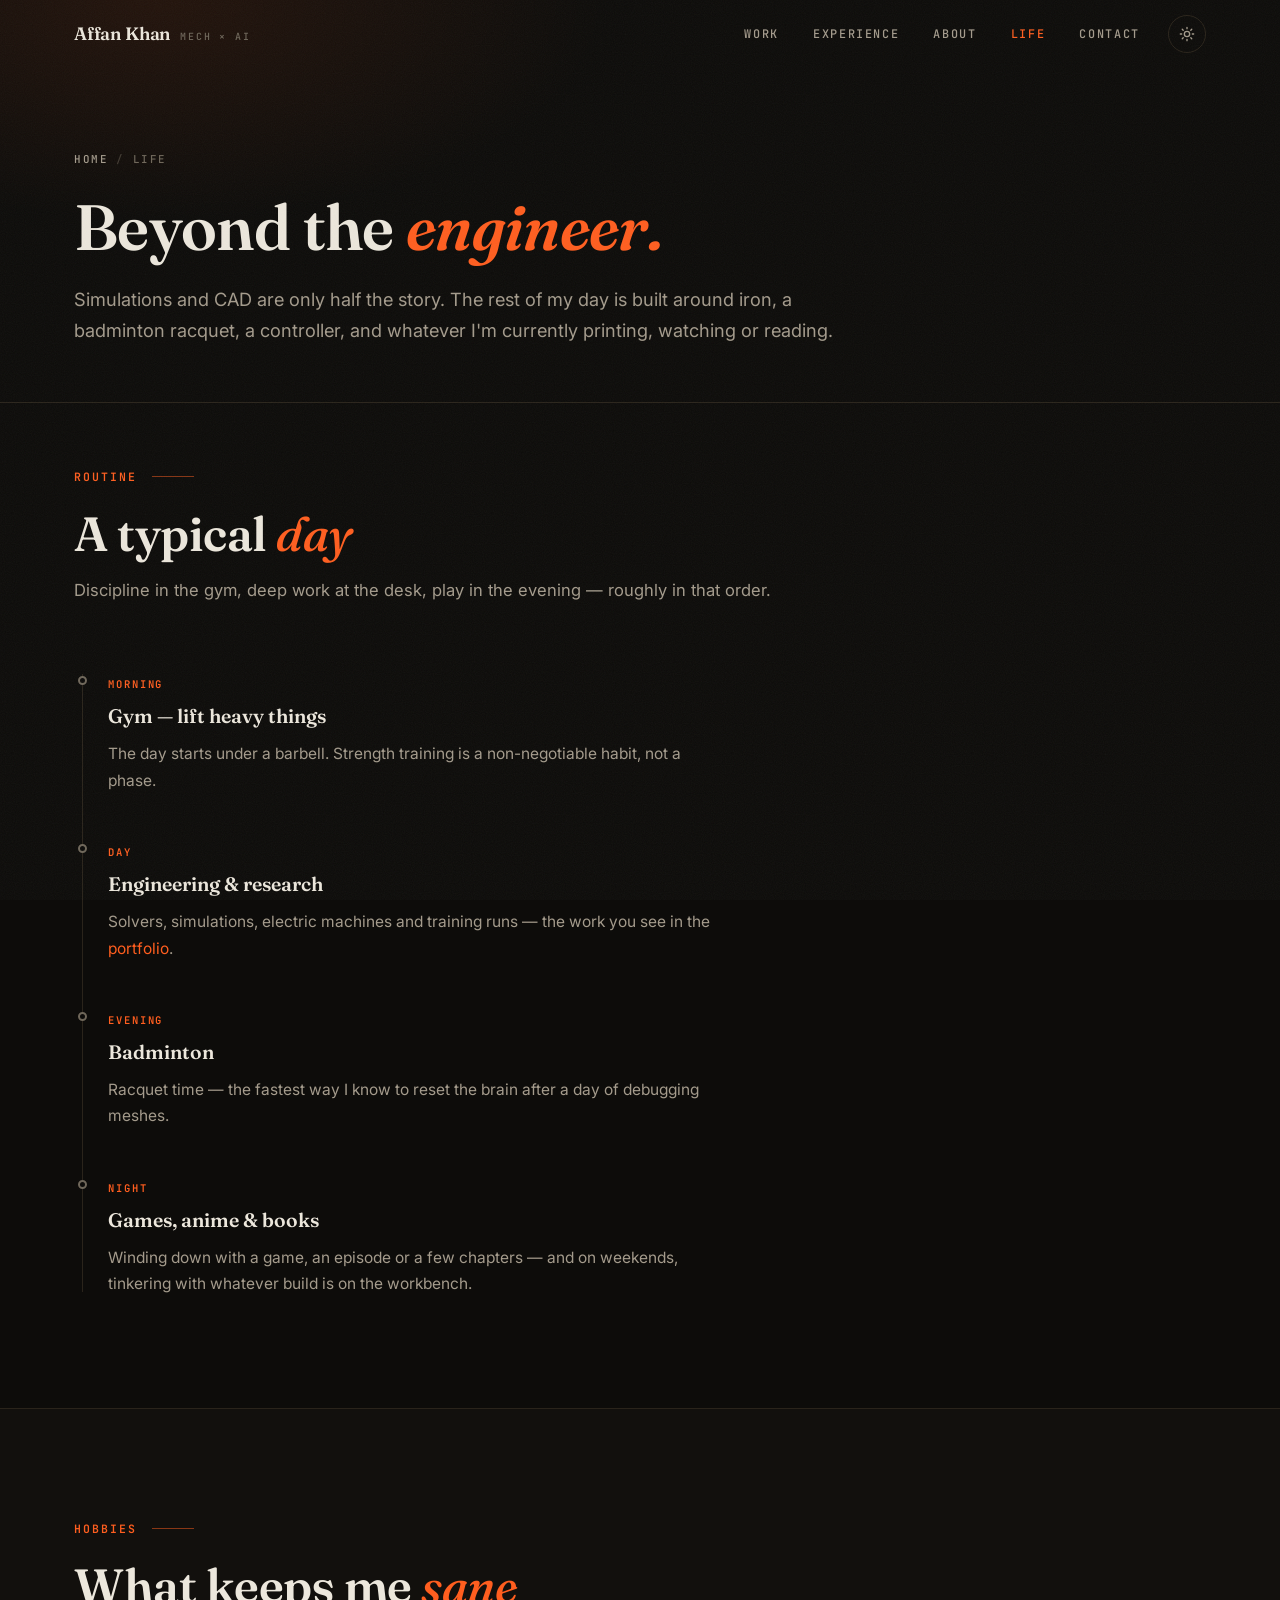
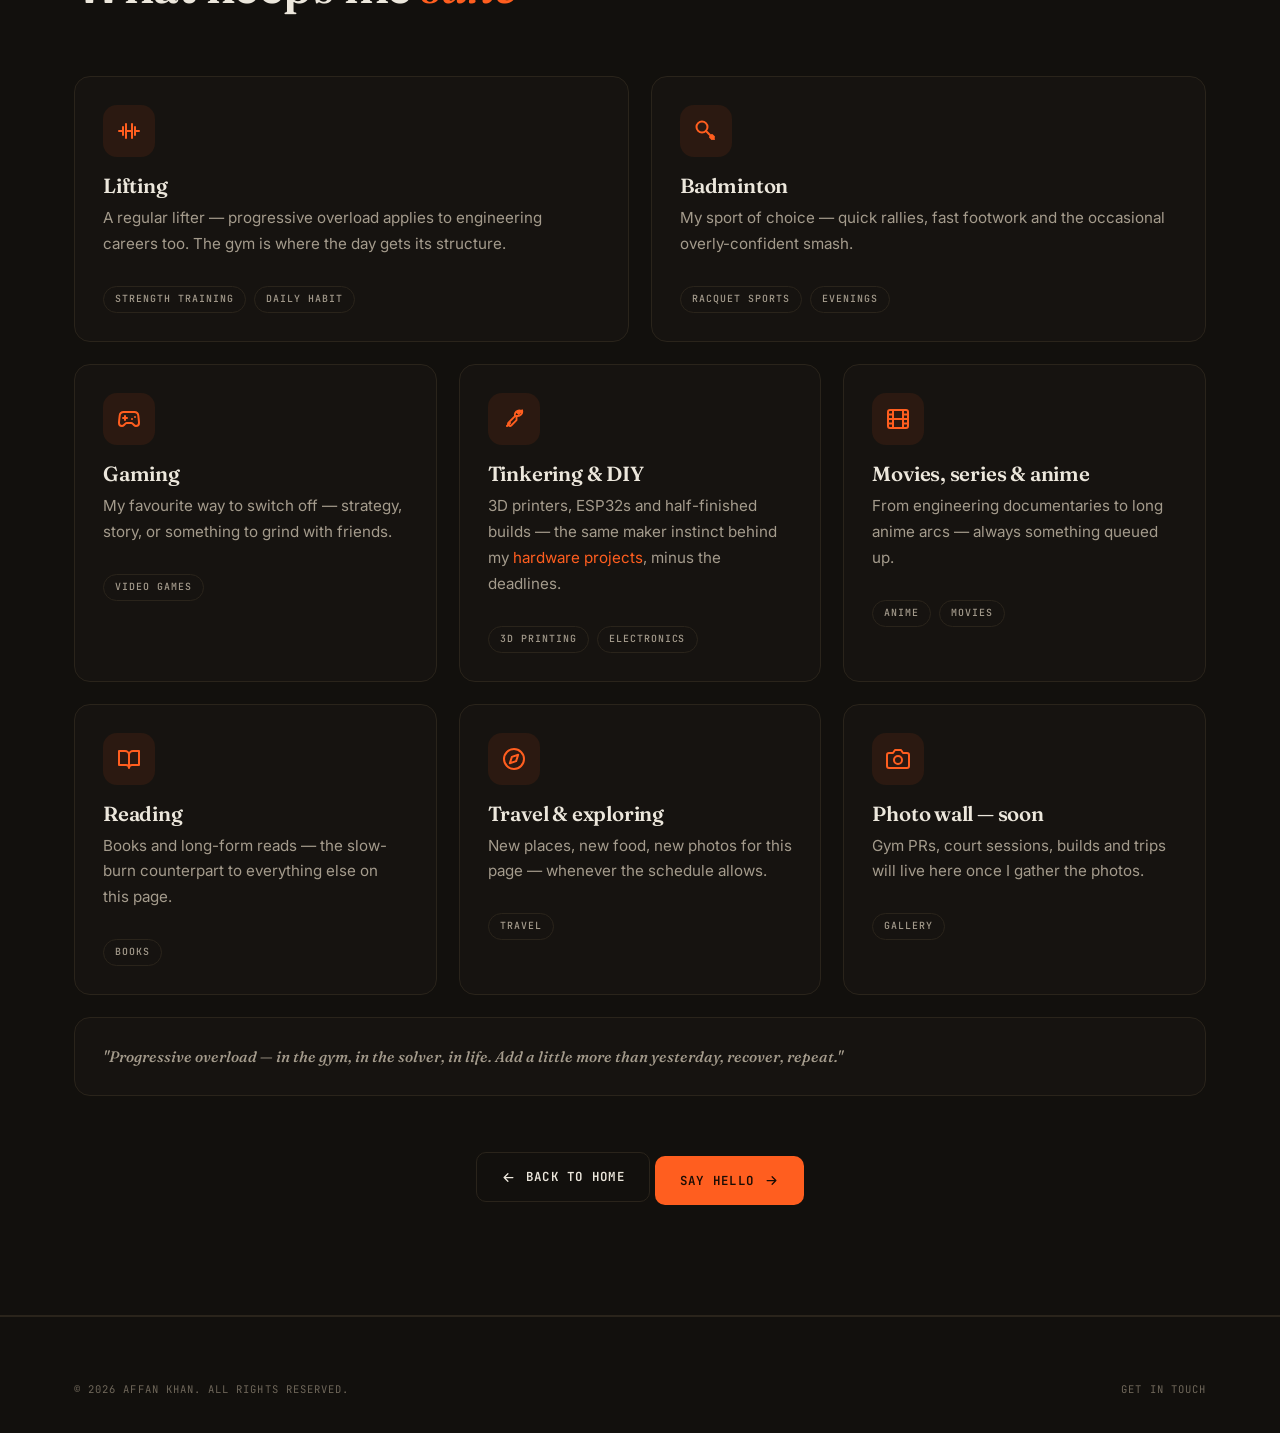
==== life.html @ bf08bf33 "Add files via upload" ====
<!DOCTYPE html>
<html lang="en">

<head>
  <meta charset="utf-8" />
  <meta name="viewport" content="width=device-width, initial-scale=1" />
  <title>Life — Affan Khan</title>
  <meta name="description"
    content="Beyond the engineer — Affan Khan's routine, gym, badminton, gaming, tinkering, anime and travel." />
  <link rel="icon" href="assets/img/logo.png" />
  <script>
    try { document.documentElement.dataset.theme = localStorage.getItem("theme") || "dark"; } catch (e) { }
  </script>
  <link rel="preconnect" href="https://fonts.googleapis.com" />
  <link rel="preconnect" href="https://fonts.gstatic.com" crossorigin />
  <link
    href="https://fonts.googleapis.com/css2?family=Fraunces:ital,opsz,wght@0,9..144,400..700;1,9..144,400..700&family=Inter:wght@400;500;600&family=JetBrains+Mono:wght@500;600;700&display=swap"
    rel="stylesheet" />
  <link rel="stylesheet" href="assets/css/style.css" />
</head>

<body>

  <header class="site-header">
    <div class="container nav">
      <a href="index.html" class="brand">Affan Khan <small>Mech × AI</small></a>
      <button class="nav-toggle" aria-label="Toggle menu" aria-expanded="false"><span></span></button>
      <ul class="nav-links">
        <li><a href="work.html">Work</a></li>
        <li><a href="index.html#experience">Experience</a></li>
        <li><a href="index.html#about">About</a></li>
        <li><a href="life.html" class="active">Life</a></li>
        <li><a href="index.html#contact">Contact</a></li>
        <li>
          <button class="theme-toggle" aria-label="Toggle light/dark theme">
            <svg class="icon icon-sun" viewBox="0 0 24 24"><circle cx="12" cy="12" r="4"/><path d="M12 2v2M12 20v2M4.9 4.9l1.4 1.4M17.7 17.7l1.4 1.4M2 12h2M20 12h2M4.9 19.1l1.4-1.4M17.7 6.3l1.4-1.4"/></svg>
            <svg class="icon icon-moon" viewBox="0 0 24 24"><path d="M21 12.8A9 9 0 1 1 11.2 3a7 7 0 0 0 9.8 9.8z"/></svg>
          </button>
        </li>
      </ul>
    </div>
  </header>

  <main>
    <!-- ============================ INTRO ============================ -->
    <section class="study-hero">
      <div class="container">
        <div class="breadcrumb"><a href="index.html">Home</a><span class="sep">/</span>Life</div>
        <h1>Beyond the <span style="font-style:italic;color:var(--accent);">engineer.</span></h1>
        <p class="study-lead">
          Simulations and CAD are only half the story. The rest of my day is built around iron, a
          badminton racquet, a controller, and whatever I'm currently printing, watching or reading.
        </p>
      </div>
    </section>

    <!-- ============================ ROUTINE ============================ -->
    <section class="section" style="padding-top:64px;">
      <div class="container">
        <div class="section-head reveal">
          <span class="eyebrow">Routine</span>
          <h2>A typical <span class="it">day</span></h2>
          <p>Discipline in the gym, deep work at the desk, play in the evening — roughly in that order.</p>
        </div>

        <div class="timeline reveal">
          <div class="tl-item">
            <span class="tl-time">Morning</span>
            <div class="tl-head"><span class="tl-role">Gym — lift heavy things</span></div>
            <p>The day starts under a barbell. Strength training is a non-negotiable habit, not a phase.</p>
          </div>
          <div class="tl-item">
            <span class="tl-time">Day</span>
            <div class="tl-head"><span class="tl-role">Engineering &amp; research</span></div>
            <p>Solvers, simulations, electric machines and training runs — the work you see in the
              <a href="work.html" style="color:var(--accent);">portfolio</a>.</p>
          </div>
          <div class="tl-item">
            <span class="tl-time">Evening</span>
            <div class="tl-head"><span class="tl-role">Badminton</span></div>
            <p>Racquet time — the fastest way I know to reset the brain after a day of debugging meshes.</p>
          </div>
          <div class="tl-item">
            <span class="tl-time">Night</span>
            <div class="tl-head"><span class="tl-role">Games, anime &amp; books</span></div>
            <p>Winding down with a game, an episode or a few chapters — and on weekends, tinkering with
              whatever build is on the workbench.</p>
          </div>
        </div>
      </div>
    </section>

    <!-- ============================ HOBBIES ============================ -->
    <section class="section section--tint">
      <div class="container">
        <div class="section-head reveal">
          <span class="eyebrow">Hobbies</span>
          <h2>What keeps me <span class="it">sane</span></h2>
        </div>

        <div class="bento">

          <article class="card b-3 reveal">
            <div class="hobby-ico">
              <svg class="icon" viewBox="0 0 24 24"><path d="M2 12h3M19 12h3M6 8v8M18 8v8M9 5v14M15 5v14M9 12h6"/></svg>
            </div>
            <h3>Lifting</h3>
            <p>A regular lifter — progressive overload applies to engineering careers too. The gym is
              where the day gets its structure.</p>
            <div class="tags"><span class="tag">Strength training</span><span class="tag">Daily habit</span></div>
          </article>

          <article class="card b-3 reveal">
            <div class="hobby-ico">
              <svg class="icon" viewBox="0 0 24 24"><circle cx="8" cy="8" r="5.5"/><path d="M12 12l8 8M18 16l2 2-2 2-2-2"/></svg>
            </div>
            <h3>Badminton</h3>
            <p>My sport of choice — quick rallies, fast footwork and the occasional overly-confident
              smash.</p>
            <div class="tags"><span class="tag">Racquet sports</span><span class="tag">Evenings</span></div>
          </article>

          <article class="card b-2 reveal">
            <div class="hobby-ico">
              <svg class="icon" viewBox="0 0 24 24"><path d="M6 11h4M8 9v4M15 12h.01M18 10h.01M17.3 5H6.7a4 4 0 0 0-4 3.6C2.6 9.4 2 14.5 2 16a3 3 0 0 0 3 3c1 0 1.5-.5 2-1l1.4-1.4a2 2 0 0 1 1.4-.6h4.4a2 2 0 0 1 1.4.6L17 18c.5.5 1 1 2 1a3 3 0 0 0 3-3c0-1.5-.6-6.6-.7-7.4a4 4 0 0 0-4-3.6z"/></svg>
            </div>
            <h3>Gaming</h3>
            <p>My favourite way to switch off — strategy, story, or something to grind with friends.</p>
            <div class="tags"><span class="tag">Video games</span></div>
          </article>

          <article class="card b-2 reveal">
            <div class="hobby-ico">
              <svg class="icon" viewBox="0 0 24 24"><path d="M14.7 6.3a4.8 4.8 0 0 0 6-6 l-3.76 3.76-1.6-1.6L19.1.7a4.8 4.8 0 0 0-6 6L6.2 13.6a2.12 2.12 0 1 0 3 3l5.5-5.5z" transform="translate(1 3) scale(.92)"/><path d="M5 19l3-3"/></svg>
            </div>
            <h3>Tinkering &amp; DIY</h3>
            <p>3D printers, ESP32s and half-finished builds — the same maker instinct behind my
              <a href="project-maker.html" style="color:var(--accent);">hardware projects</a>, minus the
              deadlines.</p>
            <div class="tags"><span class="tag">3D printing</span><span class="tag">Electronics</span></div>
          </article>

          <article class="card b-2 reveal">
            <div class="hobby-ico">
              <svg class="icon" viewBox="0 0 24 24"><rect x="2" y="3" width="20" height="18" rx="2"/><path d="M7 3v18M17 3v18M2 12h20M2 7.5h5M2 16.5h5M17 7.5h5M17 16.5h5"/></svg>
            </div>
            <h3>Movies, series &amp; anime</h3>
            <p>From engineering documentaries to long anime arcs — always something queued up.</p>
            <div class="tags"><span class="tag">Anime</span><span class="tag">Movies</span></div>
          </article>

          <article class="card b-2 reveal">
            <div class="hobby-ico">
              <svg class="icon" viewBox="0 0 24 24"><path d="M2 4h6a4 4 0 0 1 4 4v13a3 3 0 0 0-3-3H2zM22 4h-6a4 4 0 0 0-4 4v13a3 3 0 0 1 3-3h7z"/></svg>
            </div>
            <h3>Reading</h3>
            <p>Books and long-form reads — the slow-burn counterpart to everything else on this page.</p>
            <div class="tags"><span class="tag">Books</span></div>
          </article>

          <article class="card b-2 reveal">
            <div class="hobby-ico">
              <svg class="icon" viewBox="0 0 24 24"><circle cx="12" cy="12" r="10"/><path d="M16.2 7.8l-2.1 6.3-6.3 2.1 2.1-6.3z"/></svg>
            </div>
            <h3>Travel &amp; exploring</h3>
            <p>New places, new food, new photos for this page — whenever the schedule allows.</p>
            <div class="tags"><span class="tag">Travel</span></div>
          </article>

          <article class="card b-2 reveal">
            <div class="hobby-ico">
              <svg class="icon" viewBox="0 0 24 24"><path d="M23 19a2 2 0 0 1-2 2H3a2 2 0 0 1-2-2V8a2 2 0 0 1 2-2h4l2-3h6l2 3h4a2 2 0 0 1 2 2z"/><circle cx="12" cy="13" r="4"/></svg>
            </div>
            <h3>Photo wall — soon</h3>
            <p>Gym PRs, court sessions, builds and trips will live here once I gather the photos.</p>
            <div class="tags"><span class="tag">Gallery</span></div>
          </article>

          <article class="card b-6 reveal" style="background:var(--surface);">
            <p class="life-quote">
              "Progressive overload — in the gym, in the solver, in life. Add a little more than
              yesterday, recover, repeat."
            </p>
          </article>

        </div>

        <div class="center mt-lg reveal">
          <a href="index.html" class="btn btn-ghost">
            <svg class="icon" viewBox="0 0 24 24"><path d="M19 12H5M11 6l-6 6 6 6"/></svg> Back to home</a>
          <a href="index.html#contact" class="btn btn-primary">Say hello
            <svg class="icon" viewBox="0 0 24 24"><path d="M5 12h14M13 6l6 6-6 6"/></svg></a>
        </div>
      </div>
    </section>
  </main>

  <footer class="site-footer">
    <div class="container">
      <div class="footer-bottom" style="border:0;padding-top:0;">
        <span>© <span data-year></span> Affan Khan. All rights reserved.</span>
        <span><a href="index.html#contact">Get in touch</a></span>
      </div>
    </div>
  </footer>

  <script src="assets/js/main.js"></script>
</body>

</html>
---- assets/css/style.css ----
/* =====================================================================
   AFFAN KHAN — personal site
   v4 "Field" · editorial engineering
   dark-first · warm charcoal + molten orange · Fraunces / Inter / JB Mono
   ===================================================================== */

/* ------------------------------------------------------------------ */
/*  Tokens                                                             */
/* ------------------------------------------------------------------ */
:root {
  /* ink & paper (dark default) */
  --bg: #0d0c0a;
  --bg-2: #12100d;
  --surface: #161310;
  --surface-2: #1d1915;
  --border: #2a241b;
  --line: rgba(214, 202, 178, .08);

  --text: #ece7dc;
  --muted: #a49b8c;
  --faint: #6f675a;

  /* molten accent */
  --accent: #ff5e1f;
  --accent-strong: #ff7f47;
  --accent-soft: rgba(255, 94, 31, .09);
  --accent-ink: #1a0c04;
  --glow: rgba(255, 94, 31, .22);

  /* type */
  --serif: "Fraunces", "Georgia", serif;
  --sans: "Inter", system-ui, -apple-system, sans-serif;
  --mono: "JetBrains Mono", "Consolas", monospace;

  /* shape */
  --r-sm: 10px;
  --r-md: 16px;
  --r-lg: 24px;

  --container: 1180px;
  --pad: 24px;

  --shadow-1: 0 2px 8px rgba(0, 0, 0, .25);
  --shadow-2: 0 18px 50px -18px rgba(0, 0, 0, .55);

  --grain-opacity: .05;
  color-scheme: dark;
}

[data-theme="light"] {
  --bg: #f5f2eb;
  --bg-2: #eeeae1;
  --surface: #fbf9f4;
  --surface-2: #ffffff;
  --border: #ddd5c6;
  --line: rgba(92, 80, 58, .09);

  --text: #1c1712;
  --muted: #6d6355;
  --faint: #9a9180;

  --accent: #c94408;
  --accent-strong: #a83804;
  --accent-soft: rgba(201, 68, 8, .08);
  --accent-ink: #fff6f0;
  --glow: rgba(201, 68, 8, .16);

  --shadow-1: 0 2px 8px rgba(60, 45, 20, .08);
  --shadow-2: 0 18px 50px -18px rgba(60, 45, 20, .22);

  --grain-opacity: .035;
  color-scheme: light;
}

/* ------------------------------------------------------------------ */
/*  Reset & base                                                       */
/* ------------------------------------------------------------------ */
*, *::before, *::after { box-sizing: border-box; }

html {
  scroll-behavior: smooth;
  -webkit-text-size-adjust: 100%;
}

body {
  margin: 0;
  background: var(--bg);
  color: var(--text);
  font-family: var(--sans);
  font-size: 16.5px;
  line-height: 1.7;
  -webkit-font-smoothing: antialiased;
  overflow-x: hidden;
}

/* film grain */
body::after {
  content: "";
  position: fixed;
  inset: 0;
  z-index: 2147483000;
  pointer-events: none;
  opacity: var(--grain-opacity);
  background-image: url("data:image/svg+xml,%3Csvg xmlns='http://www.w3.org/2000/svg' width='240' height='240'%3E%3Cfilter id='n'%3E%3CfeTurbulence type='fractalNoise' baseFrequency='0.9' numOctaves='2' stitchTiles='stitch'/%3E%3C/filter%3E%3Crect width='100%25' height='100%25' filter='url(%23n)'/%3E%3C/svg%3E");
}

img, svg, video { display: block; max-width: 100%; }

a { color: inherit; text-decoration: none; }

h1, h2, h3, h4 {
  font-family: var(--serif);
  font-weight: 600;
  line-height: 1.08;
  margin: 0 0 .5em;
  letter-spacing: -.01em;
  text-wrap: balance;
}

p { margin: 0 0 1em; }
p:last-child { margin-bottom: 0; }

strong { color: var(--text); font-weight: 600; }
em { font-family: var(--serif); font-style: italic; }

::selection { background: var(--accent); color: var(--accent-ink); }

:focus-visible {
  outline: 2px solid var(--accent);
  outline-offset: 3px;
  border-radius: 4px;
}

/* thin warm scrollbar */
::-webkit-scrollbar { width: 10px; height: 10px; }
::-webkit-scrollbar-track { background: var(--bg); }
::-webkit-scrollbar-thumb { background: var(--border); border-radius: 99px; }
::-webkit-scrollbar-thumb:hover { background: var(--faint); }

.container {
  max-width: var(--container);
  margin-inline: auto;
  padding-inline: var(--pad);
}

/* ------------------------------------------------------------------ */
/*  Utility                                                            */
/* ------------------------------------------------------------------ */
.mono {
  font-family: var(--mono);
  font-size: .72rem;
  font-weight: 500;
  letter-spacing: .16em;
  text-transform: uppercase;
}

.eyebrow {
  display: flex;
  align-items: center;
  gap: 14px;
  font-family: var(--mono);
  font-size: .72rem;
  font-weight: 600;
  letter-spacing: .18em;
  text-transform: uppercase;
  color: var(--accent);
  margin-bottom: 22px;
}
.eyebrow::after {
  content: "";
  flex: 0 0 42px;
  height: 1px;
  background: var(--accent);
  opacity: .5;
}

.accent { color: var(--accent); }

.center { text-align: center; }
.mt-lg { margin-top: 56px; }

/* reveal on scroll */
.reveal {
  opacity: 0;
  transform: translateY(26px);
  transition: opacity .8s cubic-bezier(.16, 1, .3, 1), transform .8s cubic-bezier(.16, 1, .3, 1);
  transition-delay: var(--d, 0s);
}
.reveal.in { opacity: 1; transform: none; }

@media (prefers-reduced-motion: reduce) {
  html { scroll-behavior: auto; }
  .reveal { opacity: 1; transform: none; transition: none; }
  .ticker-track { animation: none !important; }
  * { animation-duration: .01ms !important; }
}

/* ------------------------------------------------------------------ */
/*  Buttons                                                            */
/* ------------------------------------------------------------------ */
.btn {
  display: inline-flex;
  align-items: center;
  gap: 10px;
  padding: 13px 24px;
  border-radius: var(--r-sm);
  border: 1px solid transparent;
  font-family: var(--mono);
  font-size: .78rem;
  font-weight: 600;
  letter-spacing: .1em;
  text-transform: uppercase;
  cursor: pointer;
  transition: transform .25s ease, box-shadow .25s ease, background .25s ease, border-color .25s ease, color .25s ease;
}
.btn .icon { width: 15px; height: 15px; }

.btn-primary {
  background: var(--accent);
  color: var(--accent-ink);
}
.btn-primary:hover {
  background: var(--accent-strong);
  transform: translateY(-2px);
  box-shadow: 0 10px 30px -8px var(--glow);
}

.btn-ghost {
  border-color: var(--border);
  color: var(--text);
  background: transparent;
}
.btn-ghost:hover {
  border-color: var(--accent);
  color: var(--accent);
  transform: translateY(-2px);
}

/* inline text link with arrow */
.tlink {
  display: inline-flex;
  align-items: center;
  gap: 8px;
  font-family: var(--mono);
  font-size: .76rem;
  font-weight: 600;
  letter-spacing: .12em;
  text-transform: uppercase;
  color: var(--accent);
  border-bottom: 1px solid transparent;
  transition: gap .25s ease, border-color .25s ease;
}
.tlink:hover { gap: 13px; border-color: var(--accent); }
.tlink .icon { width: 14px; height: 14px; }

/* generic inline icon sizing */
.icon { width: 18px; height: 18px; stroke: currentColor; fill: none; stroke-width: 2; stroke-linecap: round; stroke-linejoin: round; flex: none; }
.icon--fill { fill: currentColor; stroke: none; }

/* ------------------------------------------------------------------ */
/*  Header / nav                                                       */
/* ------------------------------------------------------------------ */
.site-header {
  position: fixed;
  top: 0; left: 0; right: 0;
  z-index: 100;
  transition: background .3s ease, border-color .3s ease;
  border-bottom: 1px solid transparent;
}
.site-header.scrolled {
  background: color-mix(in srgb, var(--bg) 82%, transparent);
  backdrop-filter: blur(14px);
  -webkit-backdrop-filter: blur(14px);
  border-bottom-color: var(--border);
}

.nav {
  display: flex;
  align-items: center;
  justify-content: space-between;
  height: 68px;
}

.brand {
  display: flex;
  align-items: baseline;
  gap: 10px;
  font-family: var(--serif);
  font-weight: 600;
  font-size: 1.12rem;
  letter-spacing: -.01em;
}
.brand small {
  font-family: var(--mono);
  font-size: .62rem;
  font-weight: 500;
  letter-spacing: .18em;
  text-transform: uppercase;
  color: var(--faint);
}
@media (max-width: 560px) { .brand small { display: none; } }

.nav-links {
  display: flex;
  align-items: center;
  gap: 6px;
  list-style: none;
  margin: 0;
  padding: 0;
}
.nav-links a {
  display: block;
  padding: 8px 14px;
  border-radius: 8px;
  font-family: var(--mono);
  font-size: .74rem;
  font-weight: 500;
  letter-spacing: .14em;
  text-transform: uppercase;
  color: var(--muted);
  transition: color .2s ease, background .2s ease;
}
.nav-links a:hover { color: var(--text); background: var(--accent-soft); }
.nav-links a.active { color: var(--accent); }

.theme-toggle {
  display: grid;
  place-items: center;
  width: 38px;
  height: 38px;
  margin-left: 8px;
  border: 1px solid var(--border);
  border-radius: 50%;
  background: transparent;
  color: var(--muted);
  cursor: pointer;
  transition: color .2s ease, border-color .2s ease, transform .3s ease;
}
.theme-toggle:hover { color: var(--accent); border-color: var(--accent); transform: rotate(25deg); }
.theme-toggle .icon { width: 16px; height: 16px; }
.theme-toggle .icon-moon { display: none; }
[data-theme="light"] .theme-toggle .icon-sun { display: none; }
[data-theme="light"] .theme-toggle .icon-moon { display: block; }

/* mobile nav */
.nav-toggle {
  display: none;
  width: 42px;
  height: 42px;
  border: 1px solid var(--border);
  border-radius: var(--r-sm);
  background: transparent;
  cursor: pointer;
  position: relative;
  z-index: 120;
}
.nav-toggle span,
.nav-toggle span::before,
.nav-toggle span::after {
  content: "";
  position: absolute;
  left: 11px;
  width: 18px;
  height: 2px;
  border-radius: 2px;
  background: var(--text);
  transition: transform .3s ease, opacity .3s ease, top .3s ease;
}
.nav-toggle span { top: 20px; }
.nav-toggle span::before { left: 0; top: -6px; }
.nav-toggle span::after { left: 0; top: 6px; }
body.nav-open .nav-toggle span { background: transparent; }
body.nav-open .nav-toggle span::before { top: 0; transform: rotate(45deg); }
body.nav-open .nav-toggle span::after { top: 0; transform: rotate(-45deg); }

@media (max-width: 820px) {
  .nav-toggle { display: block; }
  .nav-links {
    position: fixed;
    inset: 0;
    z-index: 110;
    flex-direction: column;
    justify-content: center;
    gap: 10px;
    background: color-mix(in srgb, var(--bg) 94%, transparent);
    backdrop-filter: blur(18px);
    -webkit-backdrop-filter: blur(18px);
    opacity: 0;
    pointer-events: none;
    transition: opacity .3s ease;
  }
  body.nav-open .nav-links { opacity: 1; pointer-events: auto; }
  .nav-links a { font-size: 1rem; padding: 12px 22px; }
  body.nav-open { overflow: hidden; }
}

/* scroll progress */
.progress-bar {
  position: fixed;
  top: 0; left: 0;
  height: 2px;
  width: 0;
  background: var(--accent);
  z-index: 130;
}

/* ------------------------------------------------------------------ */
/*  Hero                                                               */
/* ------------------------------------------------------------------ */
.hero {
  position: relative;
  min-height: 100svh;
  display: flex;
  align-items: center;
  padding: 130px 0 70px;
  overflow: hidden;
  isolation: isolate;
}

/* particle field canvas */
#field {
  position: absolute;
  inset: 0;
  z-index: -2;
  -webkit-mask-image: linear-gradient(to bottom, #000 62%, transparent 98%);
  mask-image: linear-gradient(to bottom, #000 62%, transparent 98%);
}

/* corner registration marks */
.hero .marks {
  position: absolute;
  inset: 96px 28px 28px;
  z-index: -1;
  pointer-events: none;
  color: var(--faint);
  opacity: .55;
}
.hero .marks i {
  position: absolute;
  width: 14px;
  height: 14px;
  font-style: normal;
}
.hero .marks i::before,
.hero .marks i::after {
  content: "";
  position: absolute;
  background: currentColor;
}
.hero .marks i::before { left: 50%; top: 0; width: 1px; height: 100%; }
.hero .marks i::after { top: 50%; left: 0; height: 1px; width: 100%; }
.hero .marks i:nth-child(1) { top: 0; left: 0; }
.hero .marks i:nth-child(2) { top: 0; right: 0; }
.hero .marks i:nth-child(3) { bottom: 0; left: 0; }
.hero .marks i:nth-child(4) { bottom: 0; right: 0; }

.hero-grid {
  display: grid;
  grid-template-columns: minmax(0, 1.35fr) minmax(0, .8fr);
  gap: 60px;
  align-items: center;
  width: 100%;
}

.hero-kicker {
  display: inline-flex;
  align-items: center;
  gap: 10px;
  font-family: var(--mono);
  font-size: .72rem;
  font-weight: 600;
  letter-spacing: .18em;
  text-transform: uppercase;
  color: var(--muted);
  margin-bottom: 26px;
}
.hero-kicker .dot {
  width: 8px; height: 8px;
  border-radius: 50%;
  background: var(--accent);
  box-shadow: 0 0 0 4px var(--accent-soft);
  animation: pulse 2.4s infinite;
}
@keyframes pulse {
  0%, 100% { box-shadow: 0 0 0 3px var(--accent-soft); }
  50% { box-shadow: 0 0 0 7px transparent; }
}

.hero h1 {
  font-size: clamp(2.9rem, 7.2vw, 5.9rem);
  font-weight: 600;
  line-height: 1.02;
  margin-bottom: 28px;
}
.hero h1 .it {
  font-style: italic;
  font-weight: 500;
  color: var(--accent);
}

.hero-sub {
  max-width: 560px;
  font-size: 1.11rem;
  color: var(--muted);
  margin-bottom: 36px;
}
.hero-sub strong { color: var(--text); }

.hero-actions {
  display: flex;
  flex-wrap: wrap;
  gap: 14px;
  margin-bottom: 54px;
}

.hero-stats {
  display: flex;
  gap: 48px;
  border-top: 1px solid var(--border);
  padding-top: 26px;
  max-width: 560px;
}
.stat .num {
  font-family: var(--serif);
  font-size: 2rem;
  font-weight: 600;
  color: var(--text);
}
.stat .num sup { font-size: .55em; color: var(--accent); }
.stat .lbl {
  font-family: var(--mono);
  font-size: .66rem;
  font-weight: 500;
  letter-spacing: .14em;
  text-transform: uppercase;
  color: var(--faint);
  margin-top: 4px;
}

/* portrait */
.hero-photo {
  position: relative;
  justify-self: end;
  width: min(360px, 100%);
}
.hero-photo .frame {
  position: relative;
  border-radius: var(--r-md);
  overflow: hidden;
  border: 1px solid var(--border);
  box-shadow: var(--shadow-2);
  transform: rotate(1.6deg);
  transition: transform .5s cubic-bezier(.16, 1, .3, 1);
}
.hero-photo:hover .frame { transform: rotate(0deg) scale(1.015); }
.hero-photo img {
  width: 100%;
  aspect-ratio: 4 / 5;
  object-fit: cover;
  object-position: center 20%;
}
.hero-photo figcaption {
  margin-top: 12px;
  font-family: var(--mono);
  font-size: .66rem;
  letter-spacing: .14em;
  text-transform: uppercase;
  color: var(--faint);
  text-align: right;
}

.scroll-cue {
  position: absolute;
  bottom: 26px;
  left: 50%;
  transform: translateX(-50%);
  color: var(--faint);
  font-family: var(--mono);
  font-size: .62rem;
  letter-spacing: .3em;
  text-transform: uppercase;
  writing-mode: vertical-rl;
  display: flex;
  align-items: center;
  gap: 10px;
}
.scroll-cue::after {
  content: "";
  width: 1px;
  height: 44px;
  background: linear-gradient(var(--faint), transparent);
  animation: cue 2s infinite;
}
@keyframes cue {
  0% { transform: scaleY(0); transform-origin: top; }
  45% { transform: scaleY(1); transform-origin: top; }
  55% { transform: scaleY(1); transform-origin: bottom; }
  100% { transform: scaleY(0); transform-origin: bottom; }
}

@media (max-width: 980px) {
  .hero-grid { grid-template-columns: 1fr; gap: 44px; }
  .hero-photo { justify-self: start; width: min(300px, 82%); }
  .hero { padding-top: 120px; }
}
@media (max-width: 560px) {
  .hero-stats { gap: 28px; flex-wrap: wrap; }
  .scroll-cue { display: none; }
}

/* ------------------------------------------------------------------ */
/*  Ticker                                                             */
/* ------------------------------------------------------------------ */
.ticker {
  border-block: 1px solid var(--border);
  background: var(--bg-2);
  overflow: hidden;
  padding: 15px 0;
}
.ticker-track {
  display: flex;
  gap: 44px;
  width: max-content;
  animation: ticker 36s linear infinite;
}
.ticker span {
  display: flex;
  align-items: center;
  gap: 44px;
  font-family: var(--mono);
  font-size: .74rem;
  font-weight: 500;
  letter-spacing: .22em;
  text-transform: uppercase;
  color: var(--muted);
  white-space: nowrap;
}
.ticker span::after { content: "✦"; color: var(--accent); font-size: .6rem; }
@keyframes ticker { to { transform: translateX(-50%); } }

/* ------------------------------------------------------------------ */
/*  Sections                                                           */
/* ------------------------------------------------------------------ */
.section {
  position: relative;
  padding: 110px 0;
}
.section--tint { background: var(--bg-2); border-block: 1px solid var(--border); }

.section-head { max-width: 720px; margin-bottom: 64px; }
.section-head h2 {
  font-size: clamp(1.9rem, 4vw, 3rem);
  margin-bottom: 16px;
}
.section-head h2 .it { font-style: italic; font-weight: 500; color: var(--accent); }
.section-head p { color: var(--muted); font-size: 1.04rem; }
.section-head.center { margin-inline: auto; text-align: center; }
.section-head.center .eyebrow { justify-content: center; }
.section-head.center .eyebrow::after { display: none; }

/* ghost index number */
.sec-num {
  position: absolute;
  top: 64px;
  right: var(--pad);
  font-family: var(--serif);
  font-size: clamp(4rem, 9vw, 7.5rem);
  font-weight: 600;
  font-style: italic;
  line-height: 1;
  color: transparent;
  -webkit-text-stroke: 1px var(--border);
  pointer-events: none;
  user-select: none;
}

/* ------------------------------------------------------------------ */
/*  Project index (home) — list rows                                   */
/* ------------------------------------------------------------------ */
.works { border-top: 1px solid var(--border); }

.work-row {
  display: grid;
  grid-template-columns: 84px minmax(0, 1fr) 250px 28px;
  gap: 28px;
  align-items: center;
  padding: 30px 18px;
  border-bottom: 1px solid var(--border);
  position: relative;
  transition: background .3s ease;
}
.work-row:hover { background: var(--surface); }

.work-row .idx {
  font-family: var(--mono);
  font-size: .78rem;
  font-weight: 600;
  letter-spacing: .1em;
  color: var(--faint);
  transition: color .3s ease;
}
.work-row:hover .idx { color: var(--accent); }

.work-row h3 {
  font-size: clamp(1.25rem, 2.6vw, 1.85rem);
  margin: 0 0 6px;
  transition: color .3s ease;
}
.work-row:hover h3 { color: var(--accent); }
.work-row .meta {
  font-family: var(--mono);
  font-size: .68rem;
  font-weight: 500;
  letter-spacing: .12em;
  text-transform: uppercase;
  color: var(--muted);
}

.work-row .thumb {
  height: 130px;
  border-radius: var(--r-sm);
  overflow: hidden;
  border: 1px solid var(--border);
  background: var(--surface-2);
}
.work-row .thumb img {
  width: 100%; height: 100%;
  object-fit: cover;
  transition: transform .6s cubic-bezier(.16, 1, .3, 1);
}
.work-row .thumb img.contain { object-fit: contain; padding: 10px; }
.work-row:hover .thumb img { transform: scale(1.06); }

.work-row .go {
  color: var(--faint);
  transition: color .3s ease, transform .3s ease;
}
.work-row:hover .go { color: var(--accent); transform: translate(3px, -3px); }

@media (max-width: 760px) {
  .work-row { grid-template-columns: 1fr; gap: 14px; padding: 24px 6px; }
  .work-row .idx { order: -1; }
  .work-row .thumb { height: 170px; }
  .work-row .go { display: none; }
}

/* ------------------------------------------------------------------ */
/*  Cards (work.html grid, life hobbies)                               */
/* ------------------------------------------------------------------ */
.grid { display: grid; gap: 26px; }
.grid-2 { grid-template-columns: repeat(2, 1fr); }
.grid-3 { grid-template-columns: repeat(3, 1fr); }
@media (max-width: 920px) { .grid-3 { grid-template-columns: repeat(2, 1fr); } }
@media (max-width: 620px) { .grid-2, .grid-3 { grid-template-columns: 1fr; } }

.card {
  display: flex;
  flex-direction: column;
  background: var(--surface);
  border: 1px solid var(--border);
  border-radius: var(--r-md);
  overflow: hidden;
  transition: transform .4s cubic-bezier(.16, 1, .3, 1), border-color .3s ease, box-shadow .4s ease;
}
a.card:hover, a.card:focus-visible {
  transform: translateY(-6px);
  border-color: color-mix(in srgb, var(--accent) 45%, var(--border));
  box-shadow: var(--shadow-2);
}

.card-media {
  aspect-ratio: 16 / 10;
  overflow: hidden;
  background: var(--surface-2);
  border-bottom: 1px solid var(--border);
}
.card-media img {
  width: 100%; height: 100%;
  object-fit: cover;
  transition: transform .6s cubic-bezier(.16, 1, .3, 1);
}
.card-media img.contain { object-fit: contain; padding: 16px; }
a.card:hover .card-media img { transform: scale(1.05); }

.card-body { padding: 24px; display: flex; flex-direction: column; gap: 10px; flex: 1; }
.card-body h3 { font-size: 1.3rem; margin: 0; }
.card-body p { color: var(--muted); font-size: .95rem; margin: 0; flex: 1; }

.tags { display: flex; flex-wrap: wrap; gap: 8px; }
.tag {
  font-family: var(--mono);
  font-size: .62rem;
  font-weight: 500;
  letter-spacing: .1em;
  text-transform: uppercase;
  color: var(--muted);
  border: 1px solid var(--border);
  border-radius: 99px;
  padding: 4px 11px;
  white-space: nowrap;
}

.card-cta {
  display: inline-flex;
  align-items: center;
  gap: 8px;
  margin-top: 6px;
  font-family: var(--mono);
  font-size: .7rem;
  font-weight: 600;
  letter-spacing: .12em;
  text-transform: uppercase;
  color: var(--accent);
}
.card-cta .icon { width: 13px; height: 13px; transition: transform .3s ease; }
a.card:hover .card-cta .icon { transform: translateX(4px); }

/* filter chips */
.filters {
  display: flex;
  flex-wrap: wrap;
  gap: 10px;
  margin-bottom: 44px;
}
.chip {
  font-family: var(--mono);
  font-size: .7rem;
  font-weight: 600;
  letter-spacing: .12em;
  text-transform: uppercase;
  color: var(--muted);
  background: transparent;
  border: 1px solid var(--border);
  border-radius: 99px;
  padding: 9px 18px;
  cursor: pointer;
  transition: all .25s ease;
}
.chip:hover { color: var(--text); border-color: var(--faint); }
.chip.on {
  color: var(--accent-ink);
  background: var(--accent);
  border-color: var(--accent);
}
.card.hide { display: none; }

/* ------------------------------------------------------------------ */
/*  Timeline (experience / routine)                                    */
/* ------------------------------------------------------------------ */
.timeline {
  position: relative;
  max-width: 780px;
  padding-left: 34px;
}
.timeline::before {
  content: "";
  position: absolute;
  left: 8px;
  top: 6px;
  bottom: 6px;
  width: 1px;
  background: var(--border);
}
.tl-item {
  position: relative;
  padding-bottom: 42px;
}
.tl-item:last-child { padding-bottom: 0; }
.tl-item::before {
  content: "";
  position: absolute;
  left: -30px;
  top: 8px;
  width: 9px;
  height: 9px;
  border-radius: 50%;
  background: var(--bg);
  border: 2px solid var(--faint);
  transition: border-color .3s ease, box-shadow .3s ease;
}
.tl-item:hover::before,
.tl-item.now::before { border-color: var(--accent); box-shadow: 0 0 0 4px var(--accent-soft); }

.tl-head {
  display: flex;
  flex-wrap: wrap;
  align-items: baseline;
  column-gap: 14px;
  row-gap: 4px;
  margin-bottom: 8px;
}
.tl-role { font-family: var(--serif); font-size: 1.22rem; font-weight: 600; }
.tl-org { color: var(--muted); font-size: .95rem; }
.tl-date {
  margin-left: auto;
  font-family: var(--mono);
  font-size: .66rem;
  font-weight: 600;
  letter-spacing: .14em;
  color: var(--faint);
}
.tl-item p { color: var(--muted); font-size: .97rem; max-width: 620px; }

.pill-now {
  display: inline-block;
  font-family: var(--mono);
  font-size: .58rem;
  font-weight: 700;
  letter-spacing: .16em;
  color: var(--accent-ink);
  background: var(--accent);
  border-radius: 99px;
  padding: 3px 9px;
  vertical-align: 2px;
}

.tl-time {
  display: inline-block;
  font-family: var(--mono);
  font-size: .66rem;
  font-weight: 600;
  letter-spacing: .18em;
  text-transform: uppercase;
  color: var(--accent);
  margin-bottom: 6px;
}

@media (max-width: 560px) {
  .tl-date { margin-left: 0; width: 100%; }
}

/* ------------------------------------------------------------------ */
/*  About                                                              */
/* ------------------------------------------------------------------ */
.about-lead {
  font-family: var(--serif);
  font-size: clamp(1.35rem, 2.6vw, 1.9rem);
  font-weight: 500;
  line-height: 1.45;
  max-width: 900px;
  margin-bottom: 70px;
}
.about-lead .it { font-style: italic; color: var(--accent); }

.about-row {
  display: grid;
  grid-template-columns: minmax(0, .85fr) minmax(0, 1.15fr);
  gap: 54px;
  align-items: center;
  margin-bottom: 64px;
}
.about-row:last-child { margin-bottom: 0; }
.about-row.reverse .about-photo { order: 2; }

.about-photo { position: relative; }
.about-photo img {
  width: 100%;
  max-height: 430px;
  object-fit: cover;
  border-radius: var(--r-md);
  border: 1px solid var(--border);
  box-shadow: var(--shadow-1);
}
.about-cap {
  margin-top: 10px;
  font-family: var(--mono);
  font-size: .64rem;
  letter-spacing: .14em;
  text-transform: uppercase;
  color: var(--faint);
}

.about-text h3 { font-size: 1.55rem; }
.about-text p { color: var(--muted); }

.skills { display: flex; flex-wrap: wrap; gap: 9px; margin-top: 18px; }

@media (max-width: 860px) {
  .about-row { grid-template-columns: 1fr; gap: 26px; margin-bottom: 56px; }
  .about-row.reverse .about-photo { order: 0; }
  .about-photo img { max-height: 360px; }
}

/* ------------------------------------------------------------------ */
/*  Accolades rail                                                     */
/* ------------------------------------------------------------------ */
.rail-wrap { position: relative; }

.rail {
  display: flex;
  gap: 22px;
  overflow-x: auto;
  scroll-snap-type: x mandatory;
  padding: 6px 6px 22px;
  scrollbar-width: none;
}
.rail::-webkit-scrollbar { display: none; }

.rail-card {
  flex: 0 0 min(330px, 78vw);
  scroll-snap-align: center;
  background: var(--surface);
  border: 1px solid var(--border);
  border-radius: var(--r-md);
  overflow: hidden;
  transition: transform .45s cubic-bezier(.16, 1, .3, 1), border-color .3s ease, box-shadow .45s ease, opacity .3s ease;
  opacity: .55;
  transform: scale(.96);
}
.rail-card.is-active {
  opacity: 1;
  transform: scale(1);
  border-color: color-mix(in srgb, var(--accent) 50%, var(--border));
  box-shadow: 0 16px 44px -18px var(--glow), var(--shadow-2);
}
.rail-card .rc-img {
  aspect-ratio: 4 / 3;
  background: var(--surface-2);
  border-bottom: 1px solid var(--border);
}
.rail-card .rc-img img { width: 100%; height: 100%; object-fit: cover; }
.rail-card .rc-cap { padding: 18px 20px; }
.rail-card h3 { font-size: 1.06rem; margin-bottom: 3px; }
.rail-card small {
  font-family: var(--mono);
  font-size: .64rem;
  letter-spacing: .1em;
  text-transform: uppercase;
  color: var(--faint);
}
.rail-card .rc-open {
  display: inline-flex;
  align-items: center;
  gap: 7px;
  margin-top: 10px;
  font-family: var(--mono);
  font-size: .64rem;
  font-weight: 600;
  letter-spacing: .12em;
  text-transform: uppercase;
  color: var(--accent);
}
.rail-card .rc-open .icon { width: 12px; height: 12px; }

.rail-nav {
  display: flex;
  align-items: center;
  gap: 18px;
  justify-content: center;
  margin-top: 8px;
}
.rail-btn {
  display: grid;
  place-items: center;
  width: 44px; height: 44px;
  border: 1px solid var(--border);
  border-radius: 50%;
  background: transparent;
  color: var(--text);
  cursor: pointer;
  transition: all .25s ease;
}
.rail-btn:hover { border-color: var(--accent); color: var(--accent); transform: translateY(-2px); }
.rail-count {
  font-family: var(--mono);
  font-size: .74rem;
  font-weight: 600;
  letter-spacing: .18em;
  color: var(--faint);
}
.rail-count b { color: var(--accent); font-weight: 600; }

/* ------------------------------------------------------------------ */
/*  Life teaser band                                                   */
/* ------------------------------------------------------------------ */
.band {
  position: relative;
  display: block;
  border-block: 1px solid var(--border);
  background: var(--bg-2);
  overflow: hidden;
  padding: 84px 0;
  transition: background .35s ease;
}
.band:hover { background: var(--surface); }
.band .band-inner {
  display: flex;
  align-items: center;
  justify-content: space-between;
  gap: 30px;
}
.band h2 {
  font-size: clamp(1.7rem, 4.4vw, 3.2rem);
  font-weight: 500;
  margin: 0;
}
.band h2 .it { font-style: italic; color: var(--accent); }
.band .mono-note {
  font-family: var(--mono);
  font-size: .7rem;
  font-weight: 500;
  letter-spacing: .16em;
  text-transform: uppercase;
  color: var(--faint);
  margin-top: 14px;
}
.band .band-arrow {
  flex: none;
  width: 74px; height: 74px;
  display: grid;
  place-items: center;
  border: 1px solid var(--border);
  border-radius: 50%;
  color: var(--muted);
  transition: all .35s ease;
}
.band:hover .band-arrow {
  background: var(--accent);
  border-color: var(--accent);
  color: var(--accent-ink);
  transform: rotate(45deg);
}
.band .band-arrow .icon { width: 26px; height: 26px; }
@media (max-width: 640px) {
  .band { padding: 60px 0; }
  .band .band-arrow { width: 56px; height: 56px; }
}

/* ------------------------------------------------------------------ */
/*  Contact                                                            */
/* ------------------------------------------------------------------ */
.contact-wrap { max-width: 900px; }
.contact-big {
  font-family: var(--serif);
  font-size: clamp(2.2rem, 6vw, 4.4rem);
  font-weight: 600;
  line-height: 1.05;
  margin-bottom: 40px;
}
.contact-big .it { font-style: italic; font-weight: 500; color: var(--accent); }

.email-line {
  display: inline-flex;
  align-items: center;
  gap: 16px;
  flex-wrap: wrap;
  margin-bottom: 48px;
}
.email-line a {
  font-family: var(--mono);
  font-size: clamp(.95rem, 2.6vw, 1.35rem);
  font-weight: 600;
  letter-spacing: .02em;
  color: var(--text);
  border-bottom: 2px solid var(--accent);
  padding-bottom: 4px;
  transition: color .25s ease;
}
.email-line a:hover { color: var(--accent); }
.copy-btn {
  display: inline-flex;
  align-items: center;
  gap: 8px;
  font-family: var(--mono);
  font-size: .68rem;
  font-weight: 600;
  letter-spacing: .12em;
  text-transform: uppercase;
  color: var(--muted);
  background: transparent;
  border: 1px solid var(--border);
  border-radius: 99px;
  padding: 9px 16px;
  cursor: pointer;
  transition: all .25s ease;
}
.copy-btn:hover { color: var(--accent); border-color: var(--accent); }
.copy-btn .icon { width: 13px; height: 13px; }

.contact-cards {
  display: grid;
  grid-template-columns: repeat(3, 1fr);
  gap: 18px;
}
.contact-card {
  display: flex;
  align-items: center;
  gap: 16px;
  padding: 20px 22px;
  background: var(--surface);
  border: 1px solid var(--border);
  border-radius: var(--r-md);
  transition: all .3s ease;
}
.contact-card:hover {
  border-color: color-mix(in srgb, var(--accent) 45%, var(--border));
  transform: translateY(-4px);
  box-shadow: var(--shadow-1);
}
.contact-card .cc-ico {
  display: grid;
  place-items: center;
  width: 44px; height: 44px;
  flex: none;
  border-radius: 12px;
  background: var(--accent-soft);
  color: var(--accent);
}
.contact-card .k {
  font-family: var(--mono);
  font-size: .6rem;
  font-weight: 600;
  letter-spacing: .16em;
  text-transform: uppercase;
  color: var(--faint);
  display: block;
}
.contact-card .v { font-size: .93rem; color: var(--text); font-weight: 500; }
@media (max-width: 760px) { .contact-cards { grid-template-columns: 1fr; } }

/* ------------------------------------------------------------------ */
/*  Footer                                                             */
/* ------------------------------------------------------------------ */
.site-footer {
  border-top: 1px solid var(--border);
  background: var(--bg-2);
  padding: 64px 0 34px;
}
.footer-grid {
  display: grid;
  grid-template-columns: minmax(0, 1.4fr) repeat(2, minmax(0, .8fr));
  gap: 44px;
  margin-bottom: 52px;
}
.footer-brand p { color: var(--muted); font-size: .95rem; max-width: 340px; margin-top: 10px; }
.socials { display: flex; gap: 10px; margin-top: 20px; }
.socials a {
  display: grid;
  place-items: center;
  width: 40px; height: 40px;
  border: 1px solid var(--border);
  border-radius: 50%;
  color: var(--muted);
  transition: all .25s ease;
}
.socials a:hover {
  color: var(--accent-ink);
  background: var(--accent);
  border-color: var(--accent);
  transform: translateY(-3px);
}
.socials .icon { width: 16px; height: 16px; }

.footer-col h4 {
  font-family: var(--mono);
  font-size: .68rem;
  font-weight: 600;
  letter-spacing: .18em;
  text-transform: uppercase;
  color: var(--faint);
  margin-bottom: 16px;
}
.footer-col a {
  display: block;
  color: var(--muted);
  font-size: .95rem;
  padding: 5px 0;
  transition: color .2s ease, transform .2s ease;
}
.footer-col a:hover { color: var(--accent); transform: translateX(4px); }

.footer-bottom {
  display: flex;
  flex-wrap: wrap;
  justify-content: space-between;
  gap: 10px;
  border-top: 1px solid var(--border);
  padding-top: 26px;
  font-family: var(--mono);
  font-size: .66rem;
  letter-spacing: .1em;
  text-transform: uppercase;
  color: var(--faint);
}
.footer-bottom a:hover { color: var(--accent); }
@media (max-width: 760px) { .footer-grid { grid-template-columns: 1fr; gap: 32px; } }

/* ------------------------------------------------------------------ */
/*  Case-study pages                                                   */
/* ------------------------------------------------------------------ */
.study-hero {
  padding: 150px 0 56px;
  border-bottom: 1px solid var(--border);
  background:
    radial-gradient(700px 340px at 12% 0%, var(--accent-soft), transparent 65%),
    var(--bg);
}
.breadcrumb {
  font-family: var(--mono);
  font-size: .68rem;
  font-weight: 500;
  letter-spacing: .14em;
  text-transform: uppercase;
  color: var(--faint);
  margin-bottom: 24px;
}
.breadcrumb a { color: var(--muted); transition: color .2s ease; }
.breadcrumb a:hover { color: var(--accent); }
.breadcrumb .sep { margin: 0 8px; color: var(--faint); opacity: .5; }

.study-hero h1 {
  font-size: clamp(2.2rem, 5.4vw, 4rem);
  max-width: 900px;
  margin-bottom: 22px;
}
.study-hero .meta { display: flex; flex-wrap: wrap; gap: 9px; margin-bottom: 26px; }
.study-lead {
  max-width: 760px;
  font-size: 1.14rem;
  color: var(--muted);
  margin-bottom: 42px;
}
.study-lead strong { color: var(--text); }

.study-banner {
  border-radius: var(--r-lg);
  overflow: hidden;
  border: 1px solid var(--border);
  box-shadow: var(--shadow-2);
  background: var(--surface-2);
}
.study-banner img, .study-banner video { width: 100%; max-height: 560px; object-fit: cover; }
.study-banner img.contain { object-fit: contain; padding: 26px; }

/* facts strip under banner */
.facts {
  display: grid;
  grid-template-columns: repeat(auto-fit, minmax(150px, 1fr));
  gap: 1px;
  background: var(--border);
  border: 1px solid var(--border);
  border-radius: var(--r-md);
  overflow: hidden;
  margin-top: 34px;
}
.fact { background: var(--surface); padding: 18px 20px; }
.fact .k {
  font-family: var(--mono);
  font-size: .6rem;
  font-weight: 600;
  letter-spacing: .16em;
  text-transform: uppercase;
  color: var(--faint);
  display: block;
  margin-bottom: 5px;
}
.fact .v { font-family: var(--serif); font-size: 1.2rem; font-weight: 600; }
.fact .v small { font-size: .68em; color: var(--muted); font-family: var(--sans); font-weight: 400; }

/* feature rows */
.feature-row {
  display: grid;
  grid-template-columns: minmax(0, 1fr) minmax(0, 1fr);
  gap: 56px;
  align-items: center;
  padding: 64px 0;
  border-bottom: 1px solid var(--line);
}
.feature-row:last-of-type { border-bottom: 0; }
.feature-row.reverse .feature-media { order: -1; }
.feature-text h3 { font-size: 1.65rem; margin-bottom: 14px; }
.feature-text p, .feature-text li { color: var(--muted); }
.feature-text ul { padding-left: 20px; margin: 0 0 1em; }
.feature-text li { margin-bottom: 8px; }
.feature-text li::marker { color: var(--accent); }

.feature-media img, .feature-media video {
  width: 100%;
  border-radius: var(--r-md);
  border: 1px solid var(--border);
  background: var(--surface-2);
  box-shadow: var(--shadow-1);
}
.feature-media img.contain { object-fit: contain; padding: 14px; }
.media-caption {
  margin-top: 10px;
  font-family: var(--mono);
  font-size: .64rem;
  letter-spacing: .12em;
  text-transform: uppercase;
  color: var(--faint);
}
.feature-media > * + * { margin-top: 18px; }

@media (max-width: 860px) {
  .feature-row { grid-template-columns: 1fr; gap: 28px; padding: 44px 0; }
  .feature-row.reverse .feature-media { order: 0; }
}

/* equation block */
.equation {
  margin: 20px 0;
  padding: 18px 22px;
  background: var(--surface);
  border: 1px solid var(--border);
  border-left: 3px solid var(--accent);
  border-radius: var(--r-sm);
  overflow-x: auto;
  color: var(--text);
}

/* spec grid */
.spec-grid {
  display: grid;
  grid-template-columns: repeat(2, 1fr);
  gap: 1px;
  background: var(--border);
  border: 1px solid var(--border);
  border-radius: var(--r-sm);
  overflow: hidden;
}
.spec { display: flex; justify-content: space-between; gap: 12px; background: var(--surface); padding: 13px 16px; }
.spec .k { font-size: .84rem; color: var(--muted); }
.spec .v { font-family: var(--mono); font-size: .8rem; font-weight: 600; color: var(--text); white-space: nowrap; }
@media (max-width: 560px) { .spec-grid { grid-template-columns: 1fr; } }

/* video gallery */
.vid-grid { display: grid; grid-template-columns: repeat(2, 1fr); gap: 22px; }
.vid-grid video { width: 100%; border-radius: var(--r-md); border: 1px solid var(--border); }
@media (max-width: 720px) { .vid-grid { grid-template-columns: 1fr; } }

/* next-project footer */
.next-proj {
  display: block;
  border-top: 1px solid var(--border);
  background: var(--bg-2);
  padding: 70px 0;
  transition: background .3s ease;
}
.next-proj:hover { background: var(--surface); }
.next-proj .np-label {
  font-family: var(--mono);
  font-size: .68rem;
  font-weight: 600;
  letter-spacing: .18em;
  text-transform: uppercase;
  color: var(--faint);
  margin-bottom: 12px;
  display: block;
}
.next-proj .np-title {
  display: flex;
  align-items: center;
  justify-content: space-between;
  gap: 20px;
  font-family: var(--serif);
  font-size: clamp(1.6rem, 4vw, 2.6rem);
  font-weight: 600;
}
.next-proj:hover .np-title { color: var(--accent); }
.next-proj .icon { width: 30px; height: 30px; flex: none; transition: transform .3s ease; }
.next-proj:hover .icon { transform: translateX(8px); }

/* ------------------------------------------------------------------ */
/*  Life page                                                          */
/* ------------------------------------------------------------------ */
.bento {
  display: grid;
  grid-template-columns: repeat(6, 1fr);
  gap: 22px;
}
.bento .card { padding: 28px; }
.bento .b-2 { grid-column: span 2; }
.bento .b-3 { grid-column: span 3; }
.bento .b-4 { grid-column: span 4; }
.bento .b-6 { grid-column: span 6; }
@media (max-width: 920px) {
  .bento { grid-template-columns: repeat(2, 1fr); }
  .bento .b-2, .bento .b-3, .bento .b-4, .bento .b-6 { grid-column: span 2; }
}
@media (max-width: 560px) {
  .bento { grid-template-columns: 1fr; }
  .bento .b-2, .bento .b-3, .bento .b-4, .bento .b-6 { grid-column: span 1; }
}

.hobby-ico {
  display: grid;
  place-items: center;
  width: 52px; height: 52px;
  border-radius: 14px;
  background: var(--accent-soft);
  color: var(--accent);
  margin-bottom: 18px;
}
.hobby-ico .icon { width: 24px; height: 24px; }
.bento h3 { font-size: 1.28rem; margin-bottom: 8px; }
.bento p { color: var(--muted); font-size: .95rem; }
.bento .tags { margin-top: 14px; }

.life-quote {
  font-family: var(--serif);
  font-style: italic;
  font-weight: 500;
  font-size: clamp(1.4rem, 3.4vw, 2.2rem);
  line-height: 1.4;
  color: var(--text);
  max-width: 860px;
  margin: 0;
}

/* ------------------------------------------------------------------ */
/*  404                                                                */
/* ------------------------------------------------------------------ */
.err-wrap {
  min-height: 100svh;
  display: grid;
  place-items: center;
  text-align: center;
  padding: 40px var(--pad);
}
.err-code {
  font-family: var(--serif);
  font-style: italic;
  font-size: clamp(6rem, 20vw, 12rem);
  font-weight: 600;
  line-height: 1;
  color: transparent;
  -webkit-text-stroke: 1.5px var(--faint);
}
.err-wrap h1 { font-size: clamp(1.6rem, 4vw, 2.6rem); margin: 18px 0 10px; }
.err-wrap p { color: var(--muted); margin-bottom: 30px; }
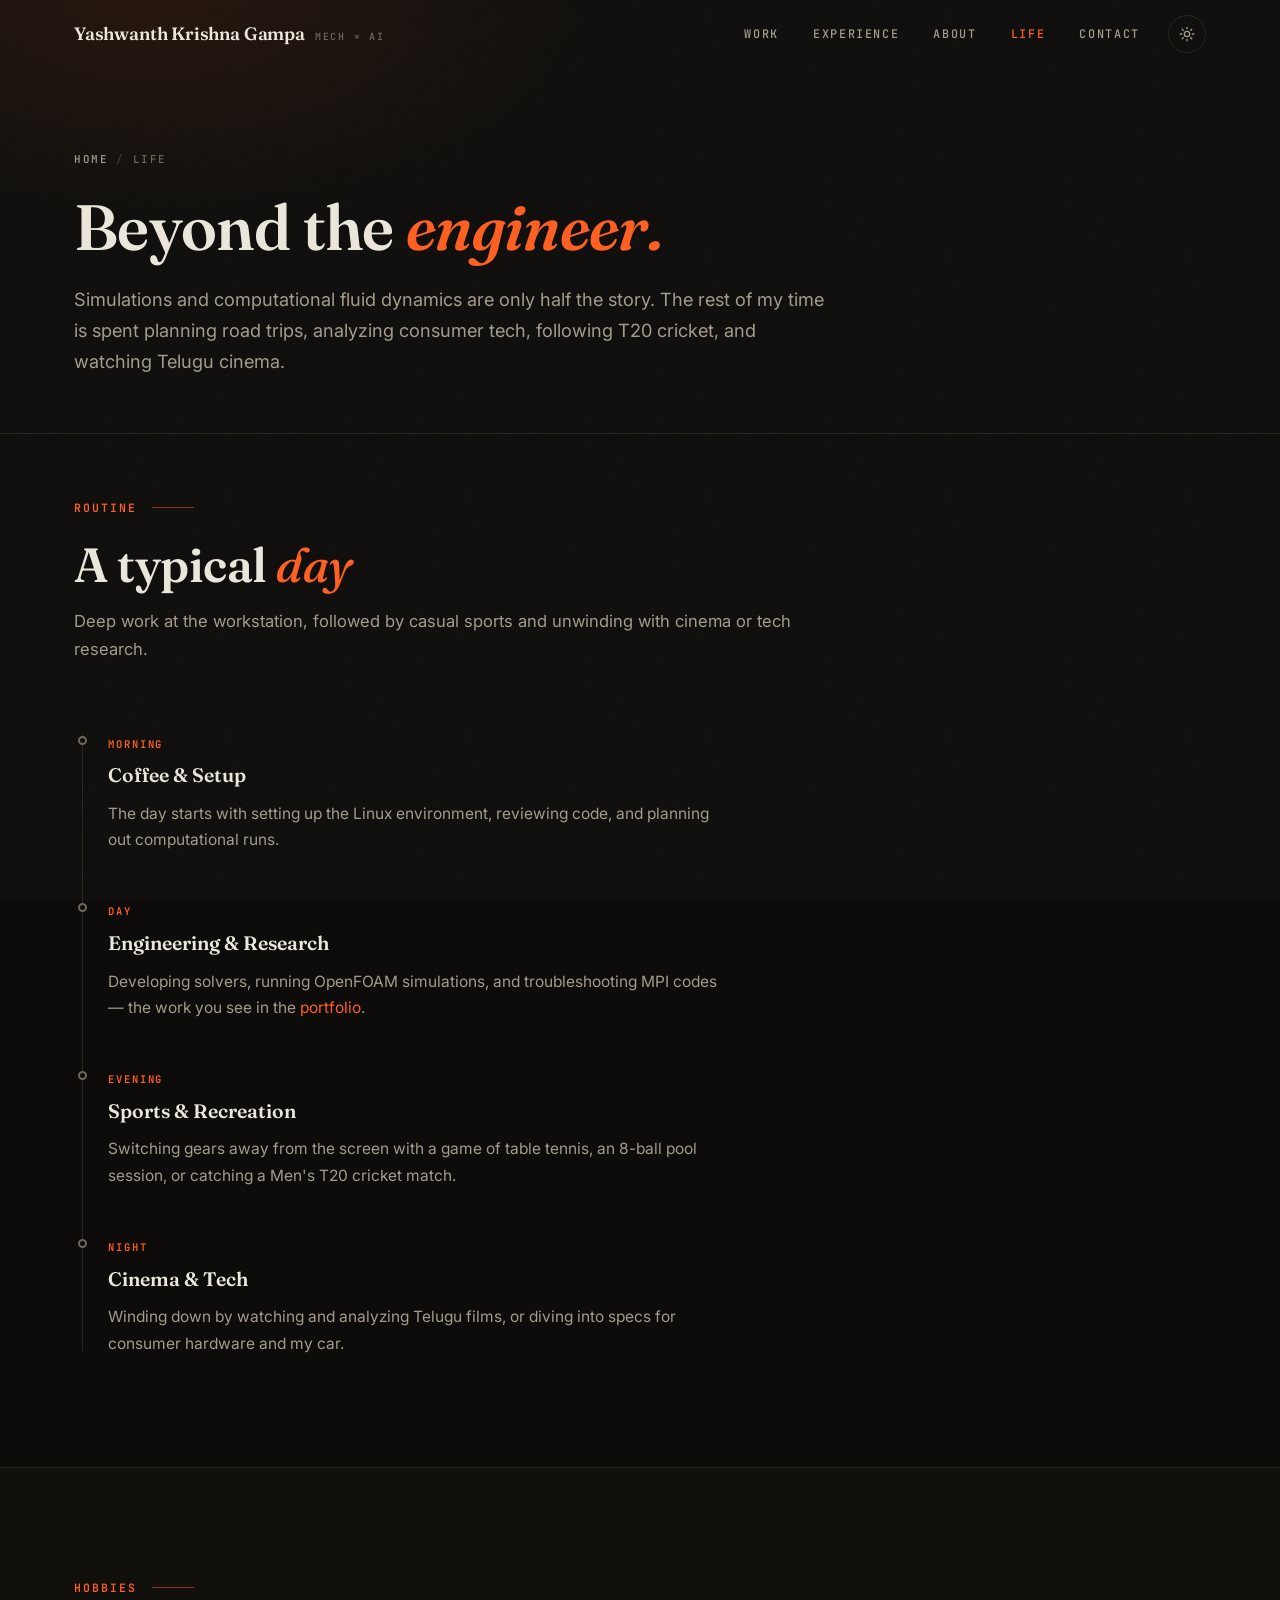
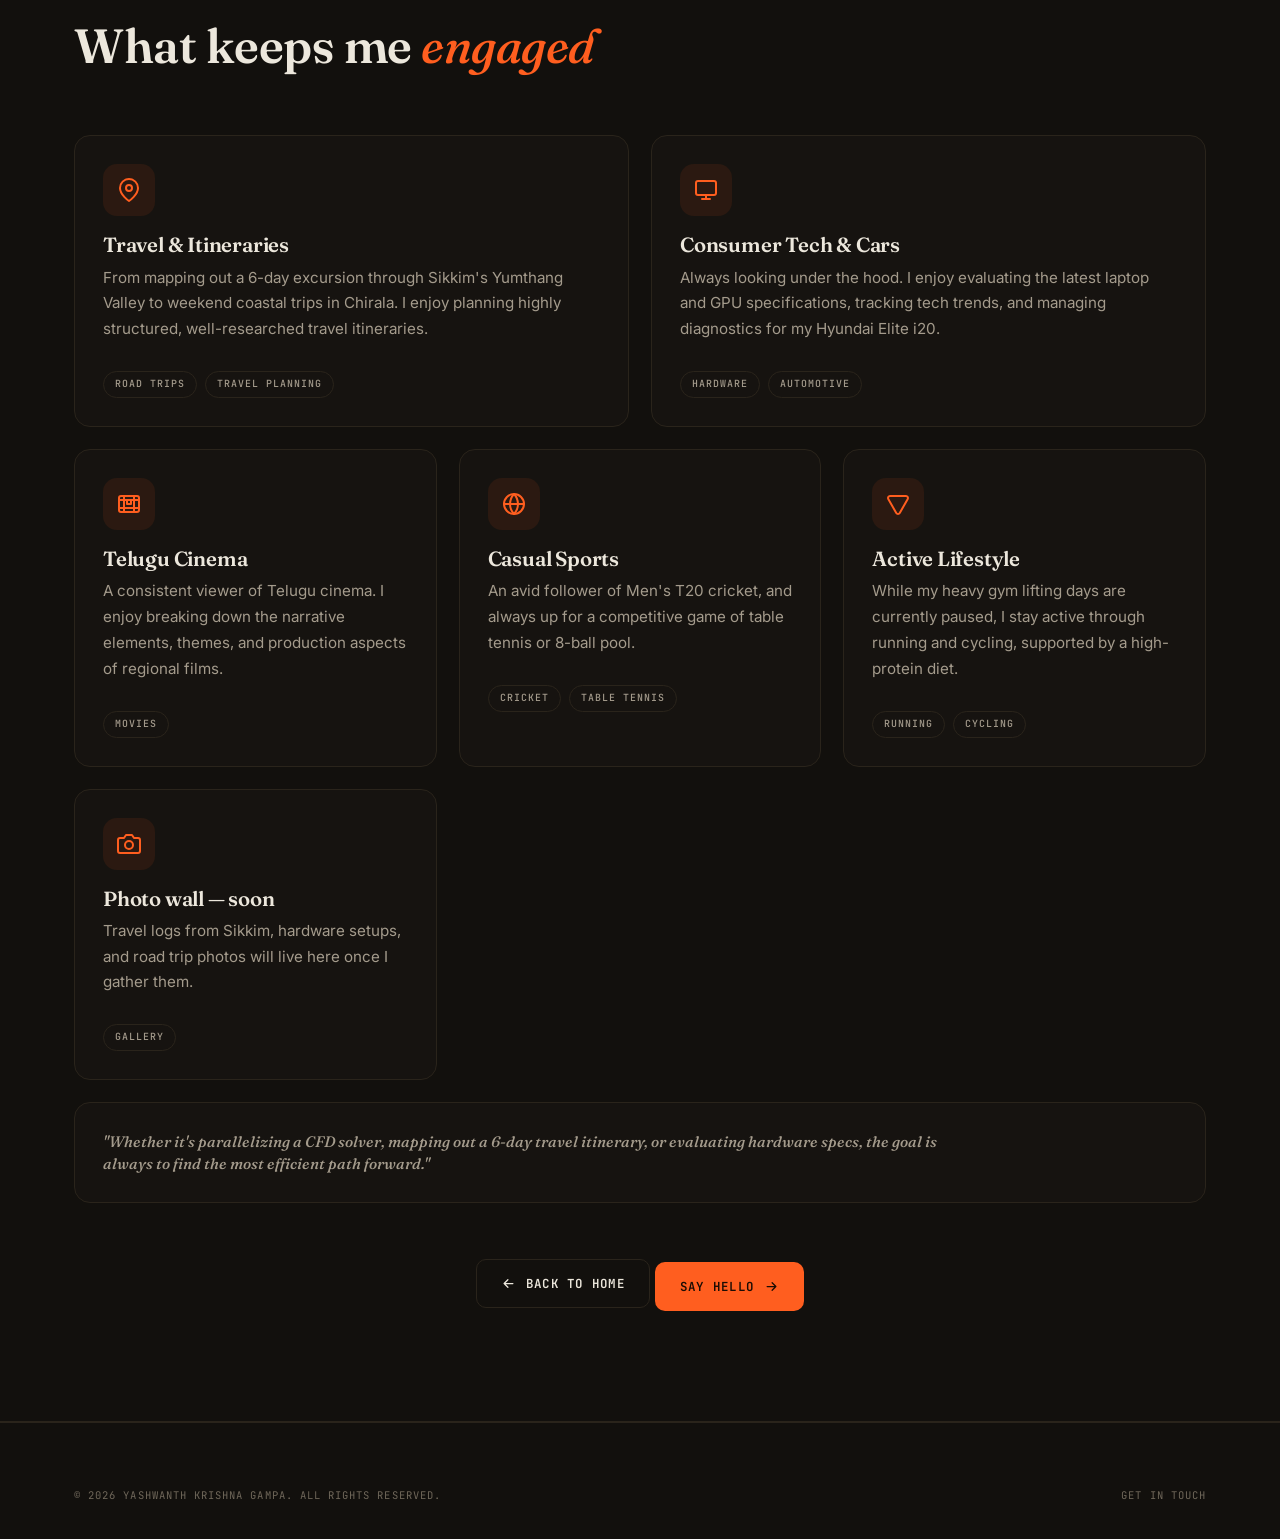
==== commit d34a6e8a: "Update life.html" ====
--- a/life.html
+++ b/life.html
@@ -4,9 +4,9 @@
 <head>
   <meta charset="utf-8" />
   <meta name="viewport" content="width=device-width, initial-scale=1" />
-  <title>Life — Affan Khan</title>
+  <title>Life — Yashwanth Krishna Gampa</title>
   <meta name="description"
-    content="Beyond the engineer — Affan Khan's routine, gym, badminton, gaming, tinkering, anime and travel." />
+    content="Beyond the engineer — Yashwanth Krishna Gampa's travels, consumer tech interests, Telugu cinema, and sports." />
   <link rel="icon" href="assets/img/logo.png" />
   <script>
     try { document.documentElement.dataset.theme = localStorage.getItem("theme") || "dark"; } catch (e) { }
@@ -23,7 +23,7 @@
 
   <header class="site-header">
     <div class="container nav">
-      <a href="index.html" class="brand">Affan Khan <small>Mech × AI</small></a>
+      <a href="index.html" class="brand">Yashwanth Krishna Gampa <small>Mech × AI</small></a>
       <button class="nav-toggle" aria-label="Toggle menu" aria-expanded="false"><span></span></button>
       <ul class="nav-links">
         <li><a href="work.html">Work</a></li>
@@ -48,8 +48,7 @@
         <div class="breadcrumb"><a href="index.html">Home</a><span class="sep">/</span>Life</div>
         <h1>Beyond the <span style="font-style:italic;color:var(--accent);">engineer.</span></h1>
         <p class="study-lead">
-          Simulations and CAD are only half the story. The rest of my day is built around iron, a
-          badminton racquet, a controller, and whatever I'm currently printing, watching or reading.
+          Simulations and computational fluid dynamics are only half the story. The rest of my time is spent planning road trips, analyzing consumer tech, following T20 cricket, and watching Telugu cinema.
         </p>
       </div>
     </section>
@@ -60,31 +59,30 @@
         <div class="section-head reveal">
           <span class="eyebrow">Routine</span>
           <h2>A typical <span class="it">day</span></h2>
-          <p>Discipline in the gym, deep work at the desk, play in the evening — roughly in that order.</p>
+          <p>Deep work at the workstation, followed by casual sports and unwinding with cinema or tech research.</p>
         </div>
 
         <div class="timeline reveal">
           <div class="tl-item">
             <span class="tl-time">Morning</span>
-            <div class="tl-head"><span class="tl-role">Gym — lift heavy things</span></div>
-            <p>The day starts under a barbell. Strength training is a non-negotiable habit, not a phase.</p>
+            <div class="tl-head"><span class="tl-role">Coffee &amp; Setup</span></div>
+            <p>The day starts with setting up the Linux environment, reviewing code, and planning out computational runs.</p>
           </div>
           <div class="tl-item">
             <span class="tl-time">Day</span>
-            <div class="tl-head"><span class="tl-role">Engineering &amp; research</span></div>
-            <p>Solvers, simulations, electric machines and training runs — the work you see in the
+            <div class="tl-head"><span class="tl-role">Engineering &amp; Research</span></div>
+            <p>Developing solvers, running OpenFOAM simulations, and troubleshooting MPI codes — the work you see in the
               <a href="work.html" style="color:var(--accent);">portfolio</a>.</p>
           </div>
           <div class="tl-item">
             <span class="tl-time">Evening</span>
-            <div class="tl-head"><span class="tl-role">Badminton</span></div>
-            <p>Racquet time — the fastest way I know to reset the brain after a day of debugging meshes.</p>
+            <div class="tl-head"><span class="tl-role">Sports &amp; Recreation</span></div>
+            <p>Switching gears away from the screen with a game of table tennis, an 8-ball pool session, or catching a Men's T20 cricket match.</p>
           </div>
           <div class="tl-item">
             <span class="tl-time">Night</span>
-            <div class="tl-head"><span class="tl-role">Games, anime &amp; books</span></div>
-            <p>Winding down with a game, an episode or a few chapters — and on weekends, tinkering with
-              whatever build is on the workbench.</p>
+            <div class="tl-head"><span class="tl-role">Cinema &amp; Tech</span></div>
+            <p>Winding down by watching and analyzing Telugu films, or diving into specs for consumer hardware and my car.</p>
           </div>
         </div>
       </div>
@@ -95,91 +93,75 @@
       <div class="container">
         <div class="section-head reveal">
           <span class="eyebrow">Hobbies</span>
-          <h2>What keeps me <span class="it">sane</span></h2>
+          <h2>What keeps me <span class="it">engaged</span></h2>
         </div>
 
         <div class="bento">
 
+          <!-- Travel -->
           <article class="card b-3 reveal">
             <div class="hobby-ico">
-              <svg class="icon" viewBox="0 0 24 24"><path d="M2 12h3M19 12h3M6 8v8M18 8v8M9 5v14M15 5v14M9 12h6"/></svg>
+              <svg class="icon" viewBox="0 0 24 24"><path d="M21 10c0 7-9 13-9 13s-9-6-9-13a9 9 0 0 1 18 0z"/><circle cx="12" cy="10" r="3"/></svg>
             </div>
-            <h3>Lifting</h3>
-            <p>A regular lifter — progressive overload applies to engineering careers too. The gym is
-              where the day gets its structure.</p>
-            <div class="tags"><span class="tag">Strength training</span><span class="tag">Daily habit</span></div>
+            <h3>Travel &amp; Itineraries</h3>
+            <p>From mapping out a 6-day excursion through Sikkim's Yumthang Valley to weekend coastal trips in Chirala. I enjoy planning highly structured, well-researched travel itineraries.</p>
+            <div class="tags"><span class="tag">Road Trips</span><span class="tag">Travel Planning</span></div>
           </article>
 
+          <!-- Tech & Hardware -->
           <article class="card b-3 reveal">
             <div class="hobby-ico">
-              <svg class="icon" viewBox="0 0 24 24"><circle cx="8" cy="8" r="5.5"/><path d="M12 12l8 8M18 16l2 2-2 2-2-2"/></svg>
+              <svg class="icon" viewBox="0 0 24 24"><rect x="2" y="3" width="20" height="14" rx="2"/><path d="M8 21h8M12 17v4"/></svg>
             </div>
-            <h3>Badminton</h3>
-            <p>My sport of choice — quick rallies, fast footwork and the occasional overly-confident
-              smash.</p>
-            <div class="tags"><span class="tag">Racquet sports</span><span class="tag">Evenings</span></div>
+            <h3>Consumer Tech &amp; Cars</h3>
+            <p>Always looking under the hood. I enjoy evaluating the latest laptop and GPU specifications, tracking tech trends, and managing diagnostics for my Hyundai Elite i20.</p>
+            <div class="tags"><span class="tag">Hardware</span><span class="tag">Automotive</span></div>
           </article>
 
+          <!-- Cinema -->
           <article class="card b-2 reveal">
             <div class="hobby-ico">
-              <svg class="icon" viewBox="0 0 24 24"><path d="M6 11h4M8 9v4M15 12h.01M18 10h.01M17.3 5H6.7a4 4 0 0 0-4 3.6C2.6 9.4 2 14.5 2 16a3 3 0 0 0 3 3c1 0 1.5-.5 2-1l1.4-1.4a2 2 0 0 1 1.4-.6h4.4a2 2 0 0 1 1.4.6L17 18c.5.5 1 1 2 1a3 3 0 0 0 3-3c0-1.5-.6-6.6-.7-7.4a4 4 0 0 0-4-3.6z"/></svg>
+              <svg class="icon" viewBox="0 0 24 24"><rect x="2" y="4" width="20" height="16" rx="2"/><path d="M7 4v16M17 4v16M2 8h20M2 16h20M10 12h4v-4h-4v4z"/></svg>
             </div>
-            <h3>Gaming</h3>
-            <p>My favourite way to switch off — strategy, story, or something to grind with friends.</p>
-            <div class="tags"><span class="tag">Video games</span></div>
+            <h3>Telugu Cinema</h3>
+            <p>A consistent viewer of Telugu cinema. I enjoy breaking down the narrative elements, themes, and production aspects of regional films.</p>
+            <div class="tags"><span class="tag">Movies</span></div>
           </article>
 
+          <!-- Sports -->
           <article class="card b-2 reveal">
             <div class="hobby-ico">
-              <svg class="icon" viewBox="0 0 24 24"><path d="M14.7 6.3a4.8 4.8 0 0 0 6-6 l-3.76 3.76-1.6-1.6L19.1.7a4.8 4.8 0 0 0-6 6L6.2 13.6a2.12 2.12 0 1 0 3 3l5.5-5.5z" transform="translate(1 3) scale(.92)"/><path d="M5 19l3-3"/></svg>
+              <svg class="icon" viewBox="0 0 24 24"><circle cx="12" cy="12" r="10"/><path d="M12 2a15.3 15.3 0 0 1 4 10 15.3 15.3 0 0 1-4 10 15.3 15.3 0 0 1-4-10 15.3 15.3 0 0 1 4-10z"/><path d="M2 12h20"/></svg>
             </div>
-            <h3>Tinkering &amp; DIY</h3>
-            <p>3D printers, ESP32s and half-finished builds — the same maker instinct behind my
-              <a href="project-maker.html" style="color:var(--accent);">hardware projects</a>, minus the
-              deadlines.</p>
-            <div class="tags"><span class="tag">3D printing</span><span class="tag">Electronics</span></div>
+            <h3>Casual Sports</h3>
+            <p>An avid follower of Men's T20 cricket, and always up for a competitive game of table tennis or 8-ball pool.</p>
+            <div class="tags"><span class="tag">Cricket</span><span class="tag">Table Tennis</span></div>
           </article>
 
+          <!-- Fitness -->
           <article class="card b-2 reveal">
             <div class="hobby-ico">
-              <svg class="icon" viewBox="0 0 24 24"><rect x="2" y="3" width="20" height="18" rx="2"/><path d="M7 3v18M17 3v18M2 12h20M2 7.5h5M2 16.5h5M17 7.5h5M17 16.5h5"/></svg>
+              <svg class="icon" viewBox="0 0 24 24"><path d="M13.73 21a2 2 0 0 1-3.46 0l-8-14a2 2 0 0 1 1.73-3h16a2 2 0 0 1 1.73 3l-8 14z"/></svg>
             </div>
-            <h3>Movies, series &amp; anime</h3>
-            <p>From engineering documentaries to long anime arcs — always something queued up.</p>
-            <div class="tags"><span class="tag">Anime</span><span class="tag">Movies</span></div>
+            <h3>Active Lifestyle</h3>
+            <p>While my heavy gym lifting days are currently paused, I stay active through running and cycling, supported by a high-protein diet.</p>
+            <div class="tags"><span class="tag">Running</span><span class="tag">Cycling</span></div>
           </article>
 
-          <article class="card b-2 reveal">
-            <div class="hobby-ico">
-              <svg class="icon" viewBox="0 0 24 24"><path d="M2 4h6a4 4 0 0 1 4 4v13a3 3 0 0 0-3-3H2zM22 4h-6a4 4 0 0 0-4 4v13a3 3 0 0 1 3-3h7z"/></svg>
-            </div>
-            <h3>Reading</h3>
-            <p>Books and long-form reads — the slow-burn counterpart to everything else on this page.</p>
-            <div class="tags"><span class="tag">Books</span></div>
-          </article>
-
-          <article class="card b-2 reveal">
-            <div class="hobby-ico">
-              <svg class="icon" viewBox="0 0 24 24"><circle cx="12" cy="12" r="10"/><path d="M16.2 7.8l-2.1 6.3-6.3 2.1 2.1-6.3z"/></svg>
-            </div>
-            <h3>Travel &amp; exploring</h3>
-            <p>New places, new food, new photos for this page — whenever the schedule allows.</p>
-            <div class="tags"><span class="tag">Travel</span></div>
-          </article>
-
+          <!-- Gallery Placeholder -->
           <article class="card b-2 reveal">
             <div class="hobby-ico">
               <svg class="icon" viewBox="0 0 24 24"><path d="M23 19a2 2 0 0 1-2 2H3a2 2 0 0 1-2-2V8a2 2 0 0 1 2-2h4l2-3h6l2 3h4a2 2 0 0 1 2 2z"/><circle cx="12" cy="13" r="4"/></svg>
             </div>
             <h3>Photo wall — soon</h3>
-            <p>Gym PRs, court sessions, builds and trips will live here once I gather the photos.</p>
+            <p>Travel logs from Sikkim, hardware setups, and road trip photos will live here once I gather them.</p>
             <div class="tags"><span class="tag">Gallery</span></div>
           </article>
 
+          <!-- Quote -->
           <article class="card b-6 reveal" style="background:var(--surface);">
             <p class="life-quote">
-              "Progressive overload — in the gym, in the solver, in life. Add a little more than
-              yesterday, recover, repeat."
+              "Whether it's parallelizing a CFD solver, mapping out a 6-day travel itinerary, or evaluating hardware specs, the goal is always to find the most efficient path forward."
             </p>
           </article>
 
@@ -198,7 +180,7 @@
   <footer class="site-footer">
     <div class="container">
       <div class="footer-bottom" style="border:0;padding-top:0;">
-        <span>© <span data-year></span> Affan Khan. All rights reserved.</span>
+        <span>© <span data-year></span> Yashwanth Krishna Gampa. All rights reserved.</span>
         <span><a href="index.html#contact">Get in touch</a></span>
       </div>
     </div>
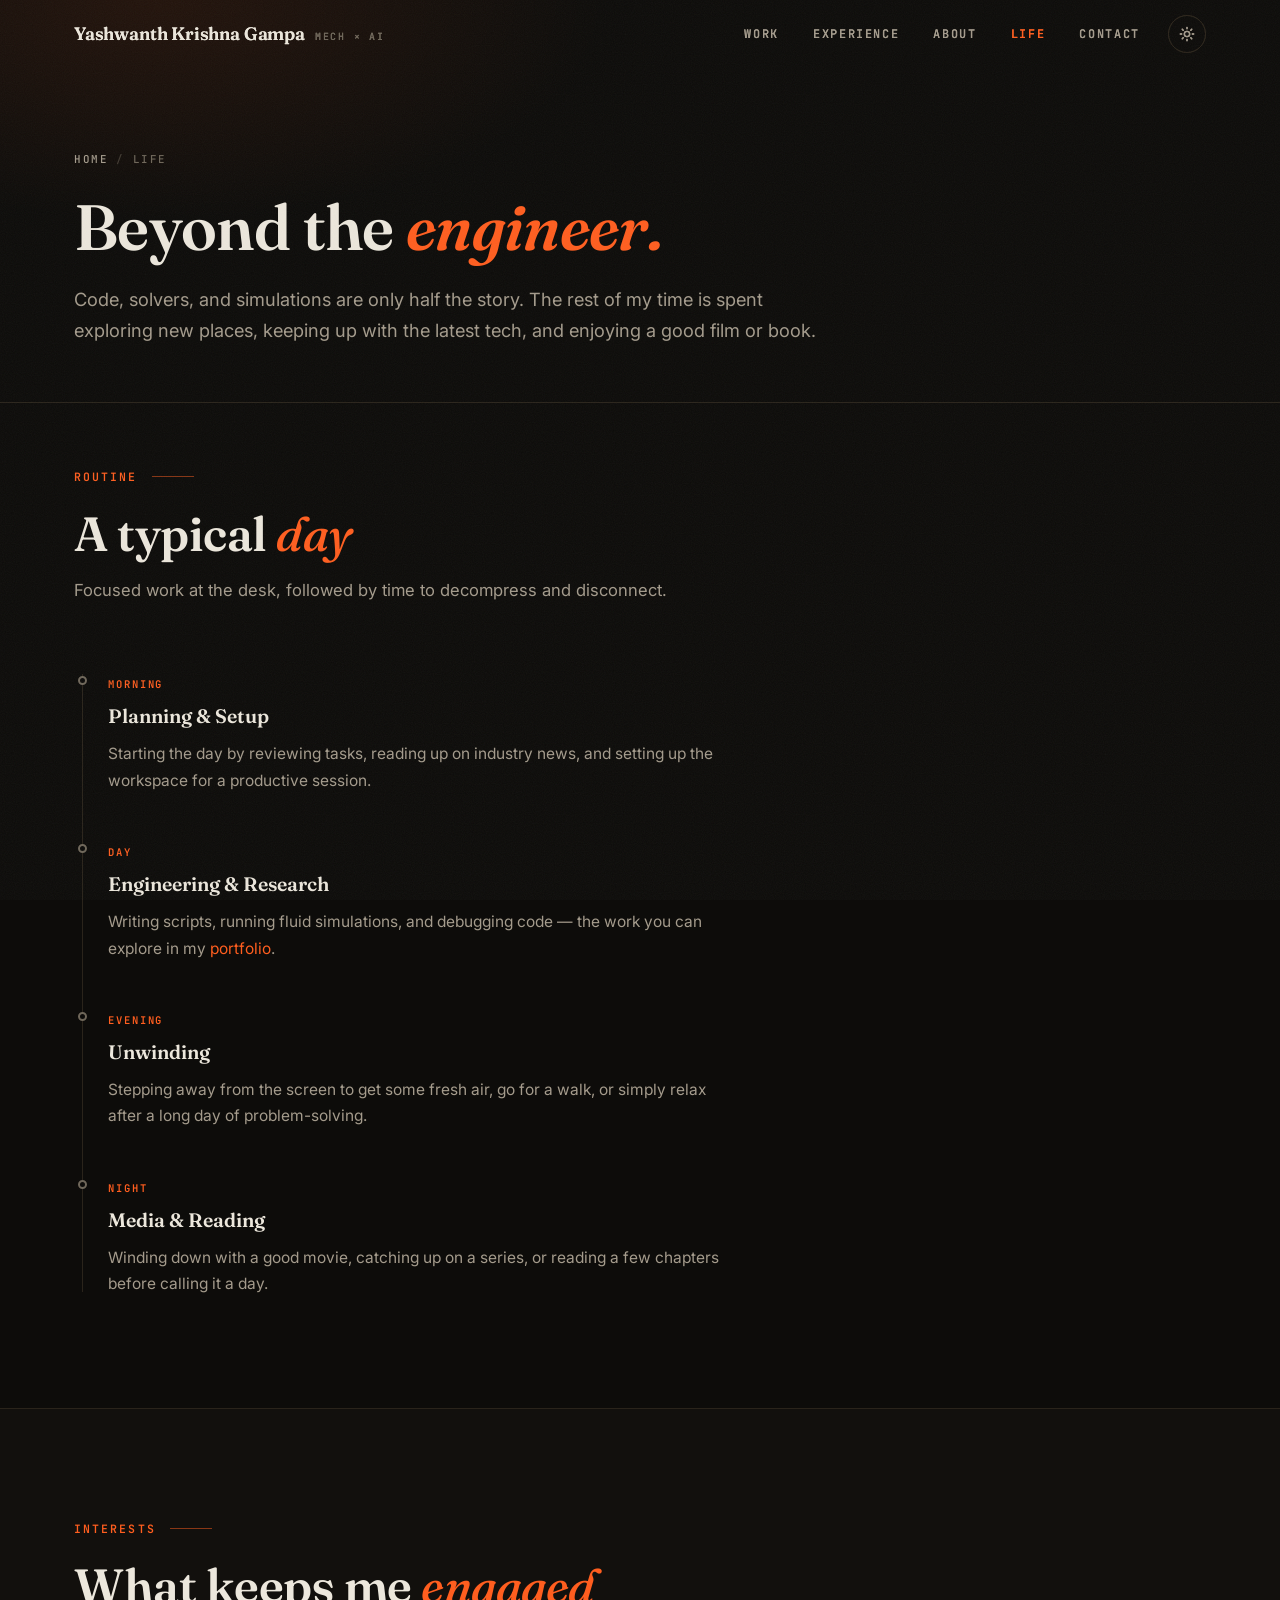
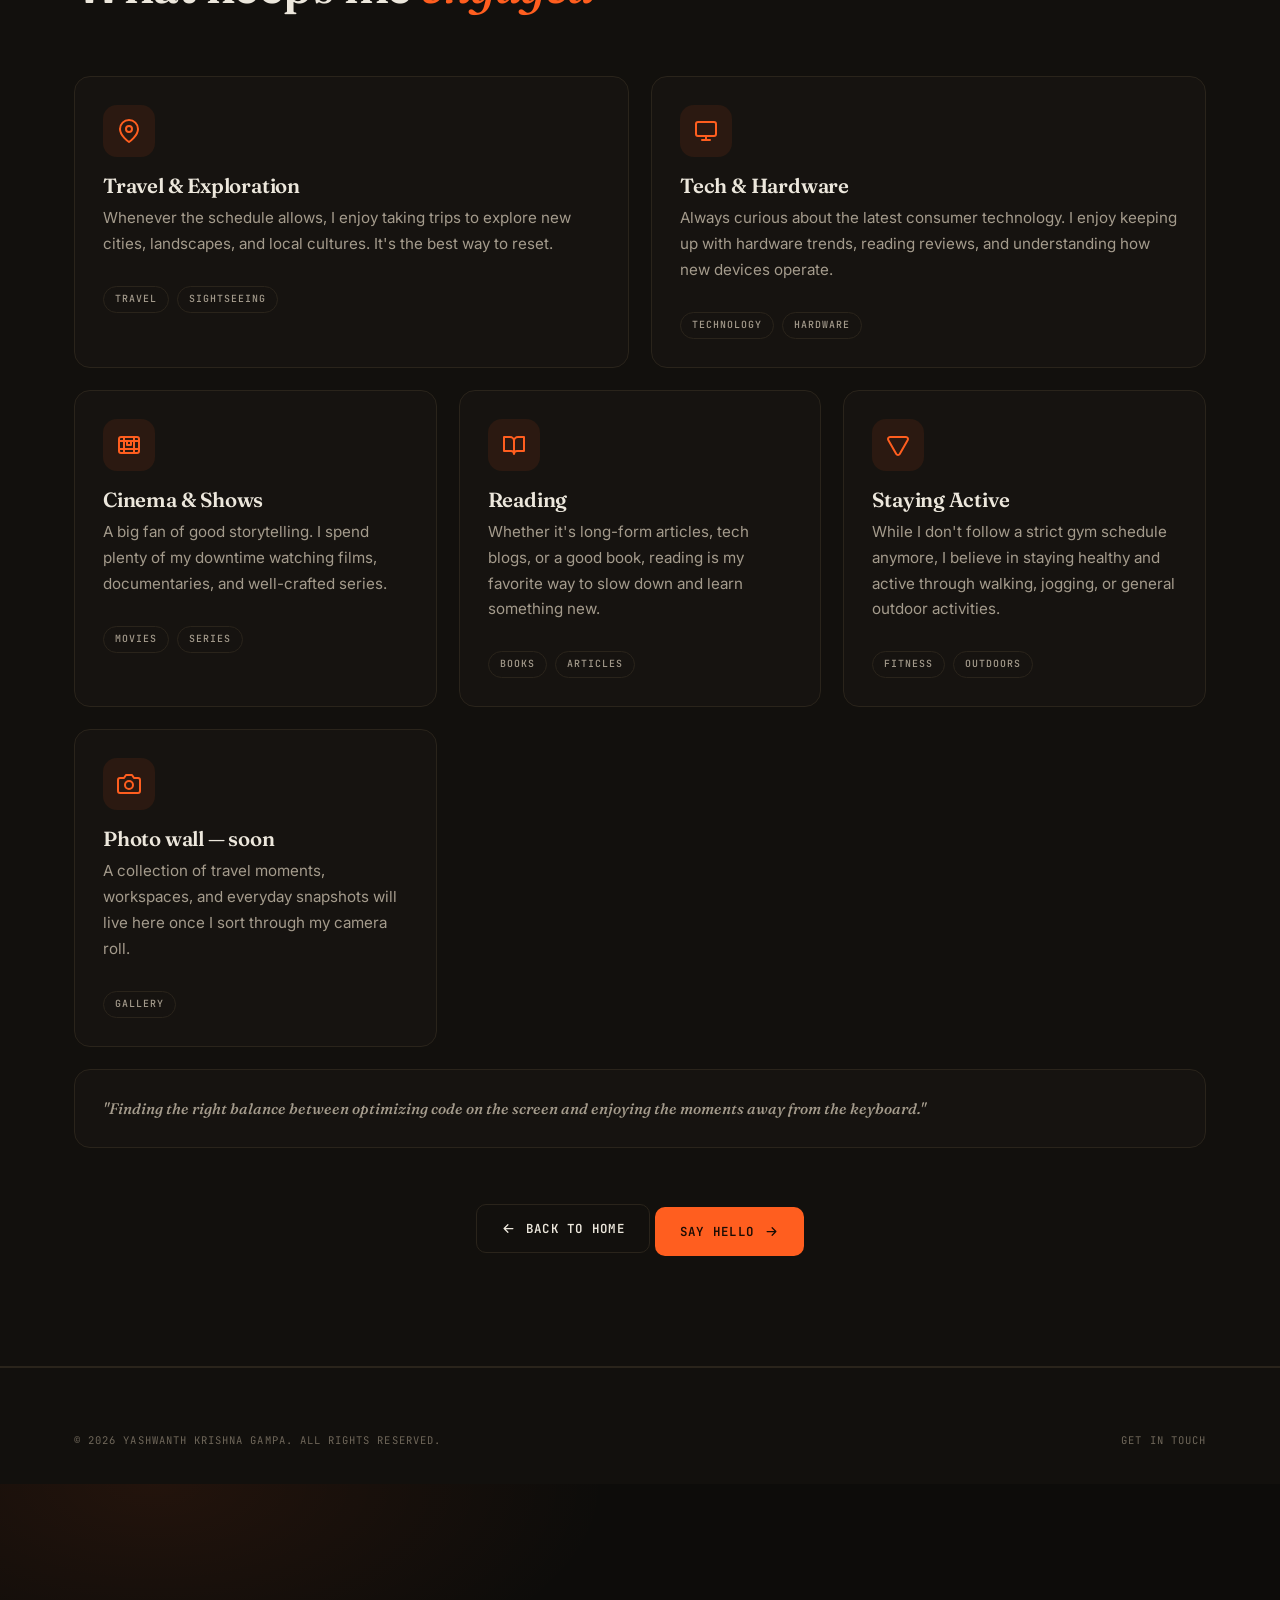
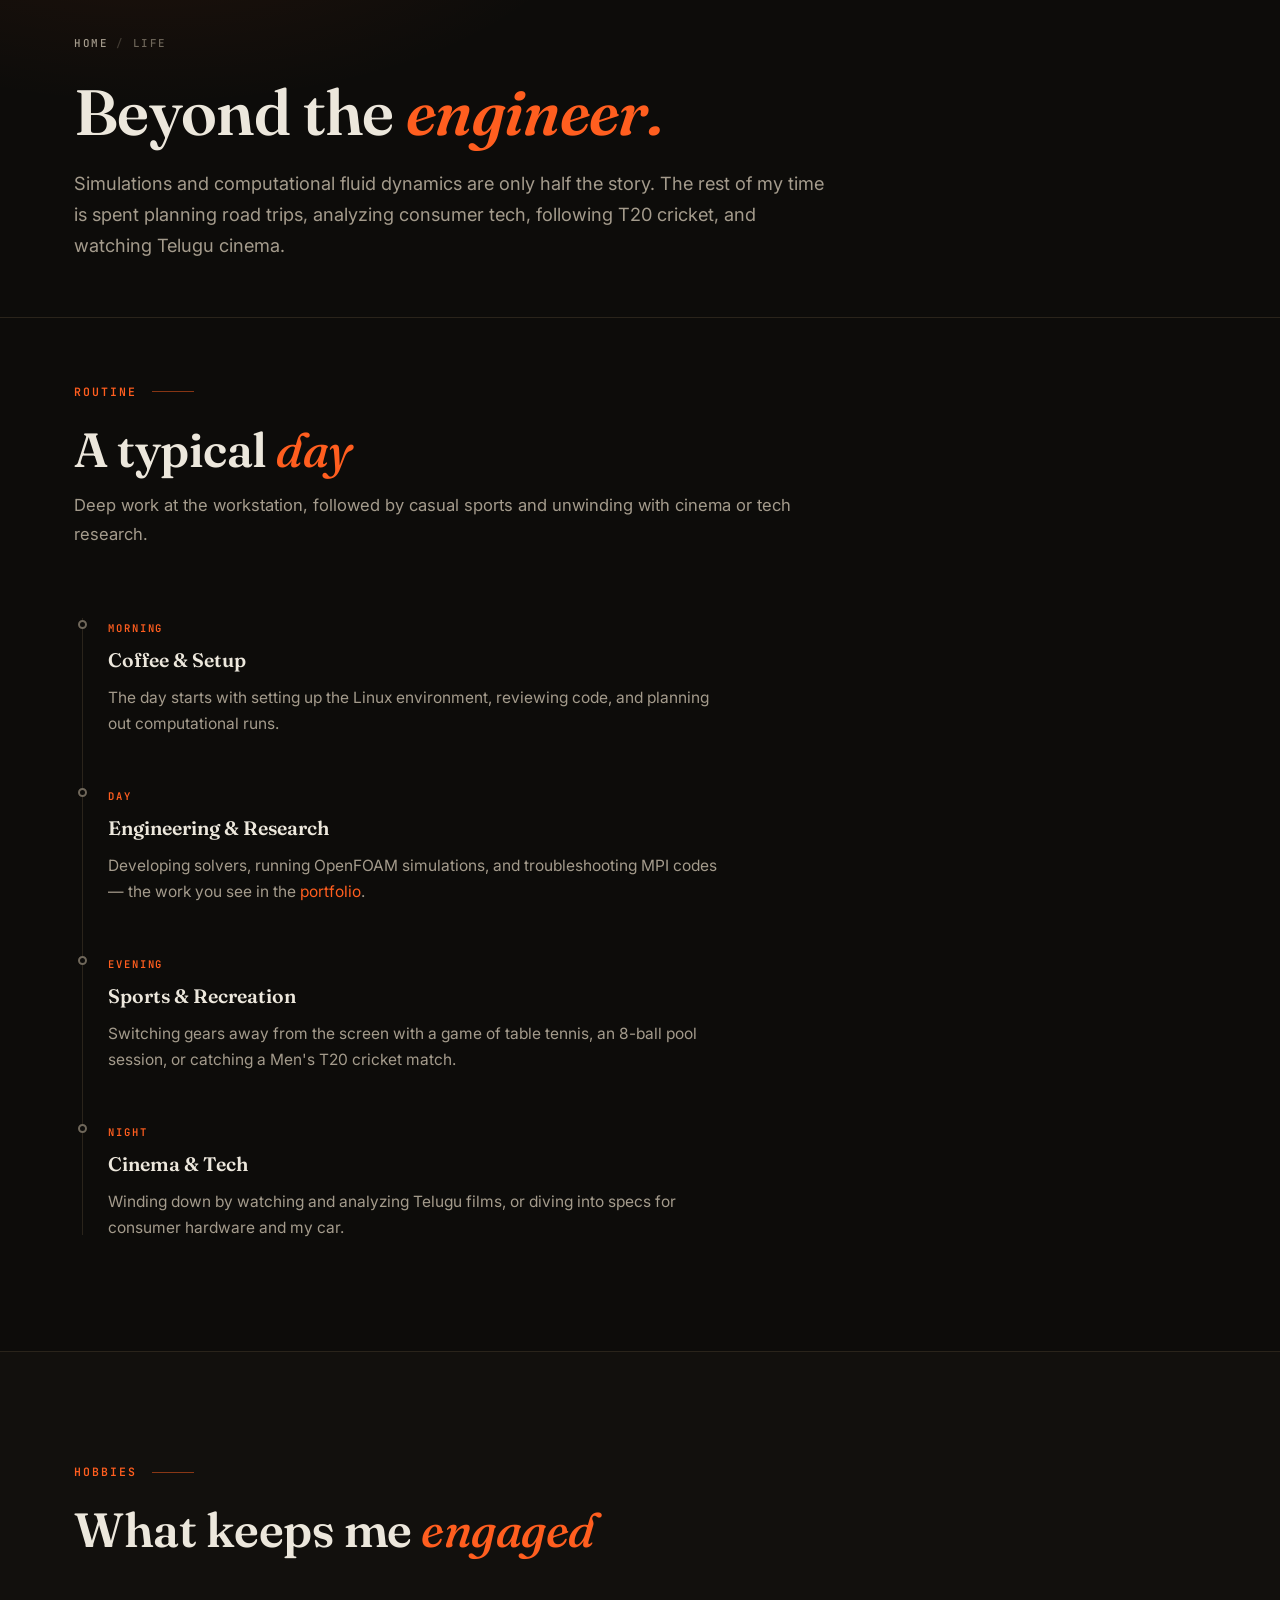
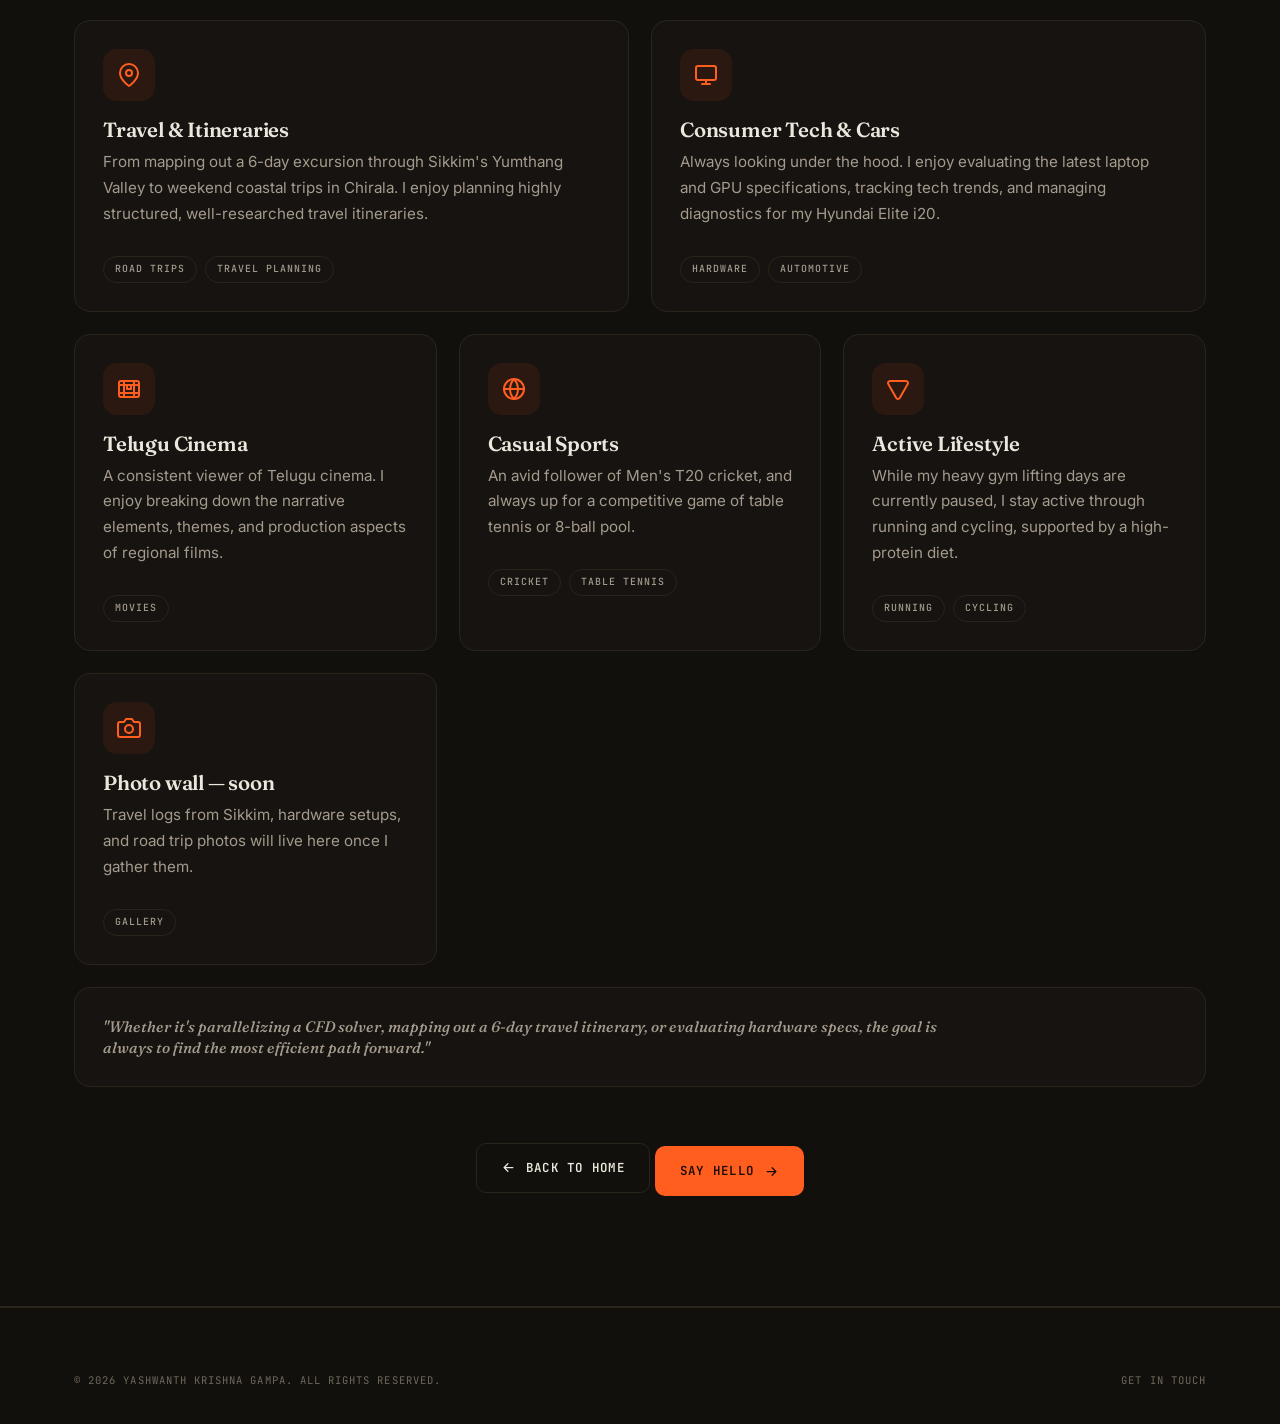
==== commit 257a5804: "Update life.html" ====
--- a/life.html
+++ b/life.html
@@ -6,7 +6,7 @@
   <meta name="viewport" content="width=device-width, initial-scale=1" />
   <title>Life — Yashwanth Krishna Gampa</title>
   <meta name="description"
-    content="Beyond the engineer — Yashwanth Krishna Gampa's travels, consumer tech interests, Telugu cinema, and sports." />
+    content="Beyond the engineer — Yashwanth Krishna Gampa's daily routine, interests, and off-screen pursuits." />
   <link rel="icon" href="assets/img/logo.png" />
   <script>
     try { document.documentElement.dataset.theme = localStorage.getItem("theme") || "dark"; } catch (e) { }
@@ -48,6 +48,190 @@
         <div class="breadcrumb"><a href="index.html">Home</a><span class="sep">/</span>Life</div>
         <h1>Beyond the <span style="font-style:italic;color:var(--accent);">engineer.</span></h1>
         <p class="study-lead">
+          Code, solvers, and simulations are only half the story. The rest of my time is spent exploring new places, keeping up with the latest tech, and enjoying a good film or book.
+        </p>
+      </div>
+    </section>
+
+    <!-- ============================ ROUTINE ============================ -->
+    <section class="section" style="padding-top:64px;">
+      <div class="container">
+        <div class="section-head reveal">
+          <span class="eyebrow">Routine</span>
+          <h2>A typical <span class="it">day</span></h2>
+          <p>Focused work at the desk, followed by time to decompress and disconnect.</p>
+        </div>
+
+        <div class="timeline reveal">
+          <div class="tl-item">
+            <span class="tl-time">Morning</span>
+            <div class="tl-head"><span class="tl-role">Planning &amp; Setup</span></div>
+            <p>Starting the day by reviewing tasks, reading up on industry news, and setting up the workspace for a productive session.</p>
+          </div>
+          <div class="tl-item">
+            <span class="tl-time">Day</span>
+            <div class="tl-head"><span class="tl-role">Engineering &amp; Research</span></div>
+            <p>Writing scripts, running fluid simulations, and debugging code — the work you can explore in my
+              <a href="work.html" style="color:var(--accent);">portfolio</a>.</p>
+          </div>
+          <div class="tl-item">
+            <span class="tl-time">Evening</span>
+            <div class="tl-head"><span class="tl-role">Unwinding</span></div>
+            <p>Stepping away from the screen to get some fresh air, go for a walk, or simply relax after a long day of problem-solving.</p>
+          </div>
+          <div class="tl-item">
+            <span class="tl-time">Night</span>
+            <div class="tl-head"><span class="tl-role">Media &amp; Reading</span></div>
+            <p>Winding down with a good movie, catching up on a series, or reading a few chapters before calling it a day.</p>
+          </div>
+        </div>
+      </div>
+    </section>
+
+    <!-- ============================ HOBBIES ============================ -->
+    <section class="section section--tint">
+      <div class="container">
+        <div class="section-head reveal">
+          <span class="eyebrow">Interests</span>
+          <h2>What keeps me <span class="it">engaged</span></h2>
+        </div>
+
+        <div class="bento">
+
+          <article class="card b-3 reveal">
+            <div class="hobby-ico">
+              <svg class="icon" viewBox="0 0 24 24"><path d="M21 10c0 7-9 13-9 13s-9-6-9-13a9 9 0 0 1 18 0z"/><circle cx="12" cy="10" r="3"/></svg>
+            </div>
+            <h3>Travel &amp; Exploration</h3>
+            <p>Whenever the schedule allows, I enjoy taking trips to explore new cities, landscapes, and local cultures. It's the best way to reset.</p>
+            <div class="tags"><span class="tag">Travel</span><span class="tag">Sightseeing</span></div>
+          </article>
+
+          <article class="card b-3 reveal">
+            <div class="hobby-ico">
+              <svg class="icon" viewBox="0 0 24 24"><rect x="2" y="3" width="20" height="14" rx="2"/><path d="M8 21h8M12 17v4"/></svg>
+            </div>
+            <h3>Tech &amp; Hardware</h3>
+            <p>Always curious about the latest consumer technology. I enjoy keeping up with hardware trends, reading reviews, and understanding how new devices operate.</p>
+            <div class="tags"><span class="tag">Technology</span><span class="tag">Hardware</span></div>
+          </article>
+
+          <article class="card b-2 reveal">
+            <div class="hobby-ico">
+              <svg class="icon" viewBox="0 0 24 24"><rect x="2" y="4" width="20" height="16" rx="2"/><path d="M7 4v16M17 4v16M2 8h20M2 16h20M10 12h4v-4h-4v4z"/></svg>
+            </div>
+            <h3>Cinema &amp; Shows</h3>
+            <p>A big fan of good storytelling. I spend plenty of my downtime watching films, documentaries, and well-crafted series.</p>
+            <div class="tags"><span class="tag">Movies</span><span class="tag">Series</span></div>
+          </article>
+
+          <article class="card b-2 reveal">
+            <div class="hobby-ico">
+              <svg class="icon" viewBox="0 0 24 24"><path d="M2 4h6a4 4 0 0 1 4 4v13a3 3 0 0 0-3-3H2zM22 4h-6a4 4 0 0 0-4 4v13a3 3 0 0 1 3-3h7z"/></svg>
+            </div>
+            <h3>Reading</h3>
+            <p>Whether it's long-form articles, tech blogs, or a good book, reading is my favorite way to slow down and learn something new.</p>
+            <div class="tags"><span class="tag">Books</span><span class="tag">Articles</span></div>
+          </article>
+
+          <article class="card b-2 reveal">
+            <div class="hobby-ico">
+              <svg class="icon" viewBox="0 0 24 24"><path d="M13.73 21a2 2 0 0 1-3.46 0l-8-14a2 2 0 0 1 1.73-3h16a2 2 0 0 1 1.73 3l-8 14z"/></svg>
+            </div>
+            <h3>Staying Active</h3>
+            <p>While I don't follow a strict gym schedule anymore, I believe in staying healthy and active through walking, jogging, or general outdoor activities.</p>
+            <div class="tags"><span class="tag">Fitness</span><span class="tag">Outdoors</span></div>
+          </article>
+
+          <article class="card b-2 reveal">
+            <div class="hobby-ico">
+              <svg class="icon" viewBox="0 0 24 24"><path d="M23 19a2 2 0 0 1-2 2H3a2 2 0 0 1-2-2V8a2 2 0 0 1 2-2h4l2-3h6l2 3h4a2 2 0 0 1 2 2z"/><circle cx="12" cy="13" r="4"/></svg>
+            </div>
+            <h3>Photo wall — soon</h3>
+            <p>A collection of travel moments, workspaces, and everyday snapshots will live here once I sort through my camera roll.</p>
+            <div class="tags"><span class="tag">Gallery</span></div>
+          </article>
+
+          <article class="card b-6 reveal" style="background:var(--surface);">
+            <p class="life-quote">
+              "Finding the right balance between optimizing code on the screen and enjoying the moments away from the keyboard."
+            </p>
+          </article>
+
+        </div>
+
+        <div class="center mt-lg reveal">
+          <a href="index.html" class="btn btn-ghost">
+            <svg class="icon" viewBox="0 0 24 24"><path d="M19 12H5M11 6l-6 6 6 6"/></svg> Back to home</a>
+          <a href="index.html#contact" class="btn btn-primary">Say hello
+            <svg class="icon" viewBox="0 0 24 24"><path d="M5 12h14M13 6l6 6-6 6"/></svg></a>
+        </div>
+      </div>
+    </section>
+  </main>
+
+  <footer class="site-footer">
+    <div class="container">
+      <div class="footer-bottom" style="border:0;padding-top:0;">
+        <span>© <span data-year></span> Yashwanth Krishna Gampa. All rights reserved.</span>
+        <span><a href="index.html#contact">Get in touch</a></span>
+      </div>
+    </div>
+  </footer>
+
+  <script src="assets/js/main.js"></script>
+</body>
+
+</html><!DOCTYPE html>
+<html lang="en">
+
+<head>
+  <meta charset="utf-8" />
+  <meta name="viewport" content="width=device-width, initial-scale=1" />
+  <title>Life — Yashwanth Krishna Gampa</title>
+  <meta name="description"
+    content="Beyond the engineer — Yashwanth Krishna Gampa's travels, consumer tech interests, Telugu cinema, and sports." />
+  <link rel="icon" href="assets/img/logo.png" />
+  <script>
+    try { document.documentElement.dataset.theme = localStorage.getItem("theme") || "dark"; } catch (e) { }
+  </script>
+  <link rel="preconnect" href="https://fonts.googleapis.com" />
+  <link rel="preconnect" href="https://fonts.gstatic.com" crossorigin />
+  <link
+    href="https://fonts.googleapis.com/css2?family=Fraunces:ital,opsz,wght@0,9..144,400..700;1,9..144,400..700&family=Inter:wght@400;500;600&family=JetBrains+Mono:wght@500;600;700&display=swap"
+    rel="stylesheet" />
+  <link rel="stylesheet" href="assets/css/style.css" />
+</head>
+
+<body>
+
+  <header class="site-header">
+    <div class="container nav">
+      <a href="index.html" class="brand">Yashwanth Krishna Gampa <small>Mech × AI</small></a>
+      <button class="nav-toggle" aria-label="Toggle menu" aria-expanded="false"><span></span></button>
+      <ul class="nav-links">
+        <li><a href="work.html">Work</a></li>
+        <li><a href="index.html#experience">Experience</a></li>
+        <li><a href="index.html#about">About</a></li>
+        <li><a href="life.html" class="active">Life</a></li>
+        <li><a href="index.html#contact">Contact</a></li>
+        <li>
+          <button class="theme-toggle" aria-label="Toggle light/dark theme">
+            <svg class="icon icon-sun" viewBox="0 0 24 24"><circle cx="12" cy="12" r="4"/><path d="M12 2v2M12 20v2M4.9 4.9l1.4 1.4M17.7 17.7l1.4 1.4M2 12h2M20 12h2M4.9 19.1l1.4-1.4M17.7 6.3l1.4-1.4"/></svg>
+            <svg class="icon icon-moon" viewBox="0 0 24 24"><path d="M21 12.8A9 9 0 1 1 11.2 3a7 7 0 0 0 9.8 9.8z"/></svg>
+          </button>
+        </li>
+      </ul>
+    </div>
+  </header>
+
+  <main>
+    <!-- ============================ INTRO ============================ -->
+    <section class="study-hero">
+      <div class="container">
+        <div class="breadcrumb"><a href="index.html">Home</a><span class="sep">/</span>Life</div>
+        <h1>Beyond the <span style="font-style:italic;color:var(--accent);">engineer.</span></h1>
+        <p class="study-lead">
           Simulations and computational fluid dynamics are only half the story. The rest of my time is spent planning road trips, analyzing consumer tech, following T20 cricket, and watching Telugu cinema.
         </p>
       </div>
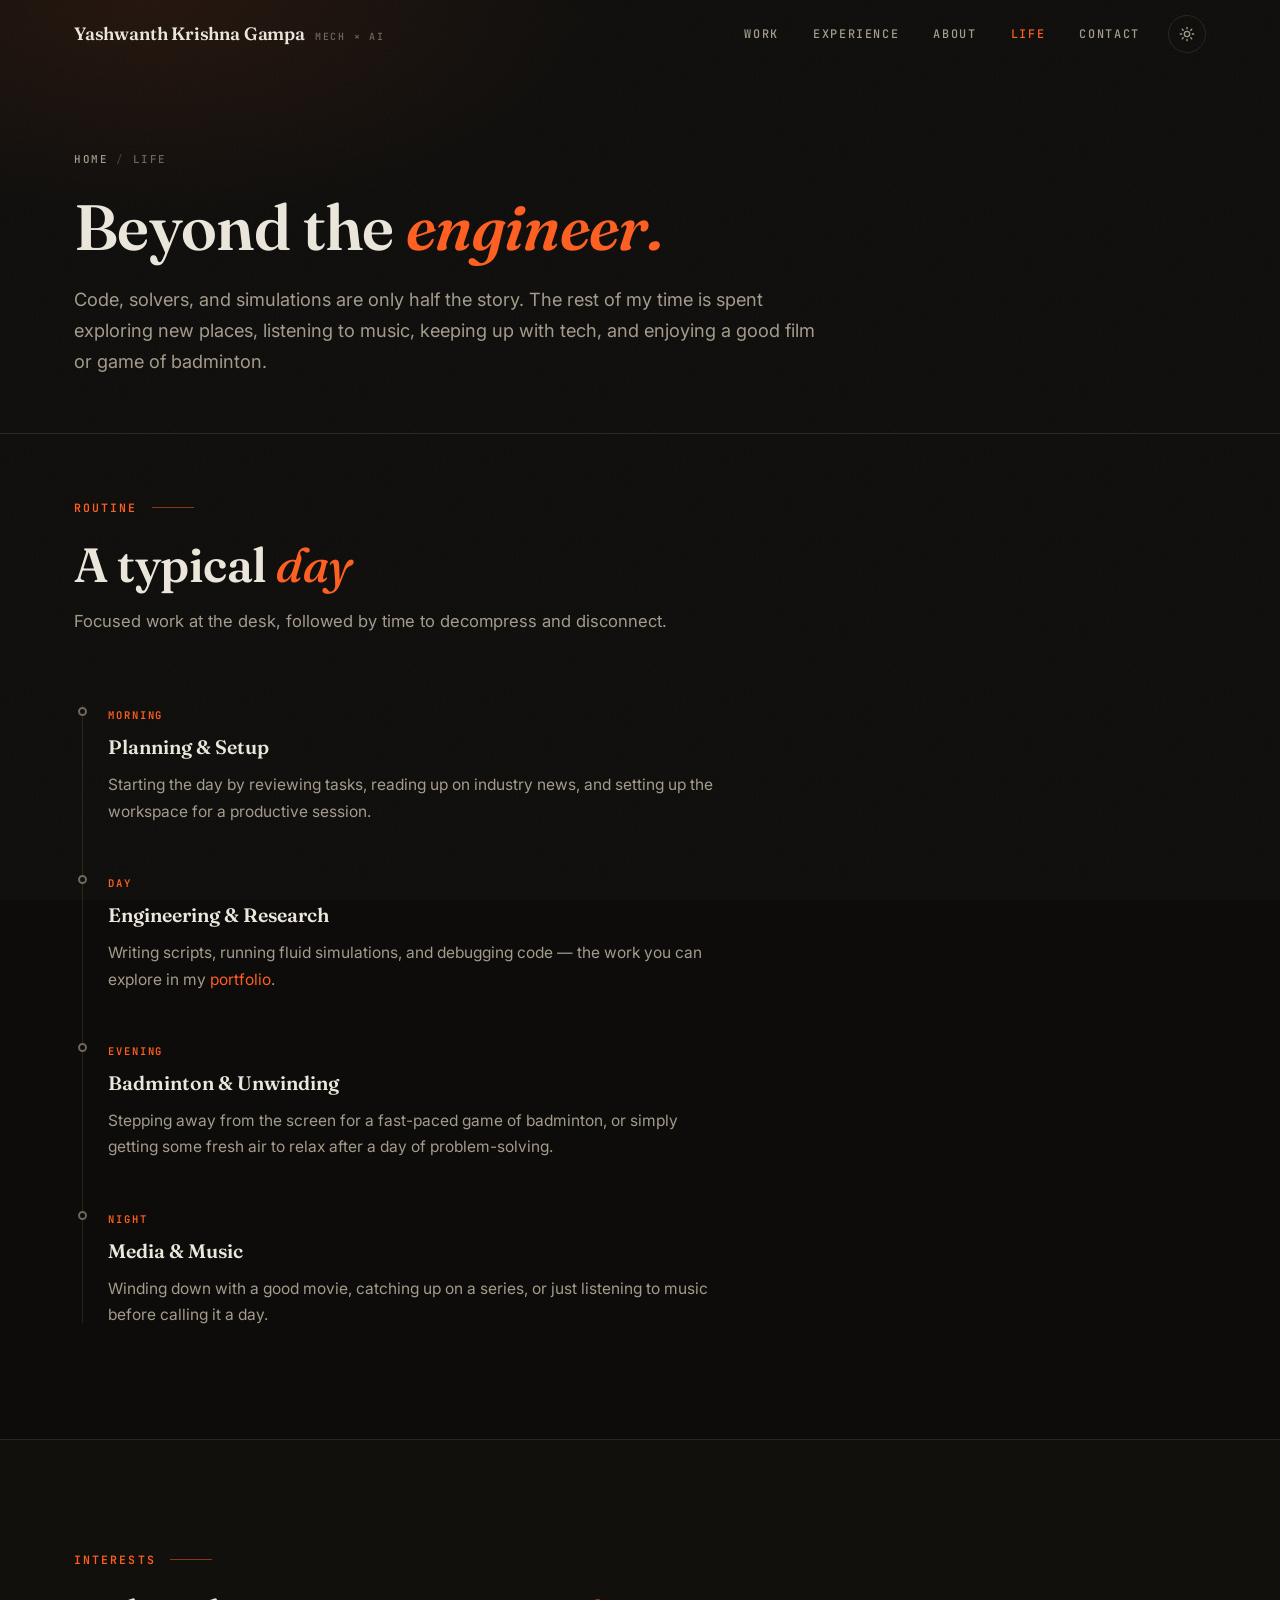
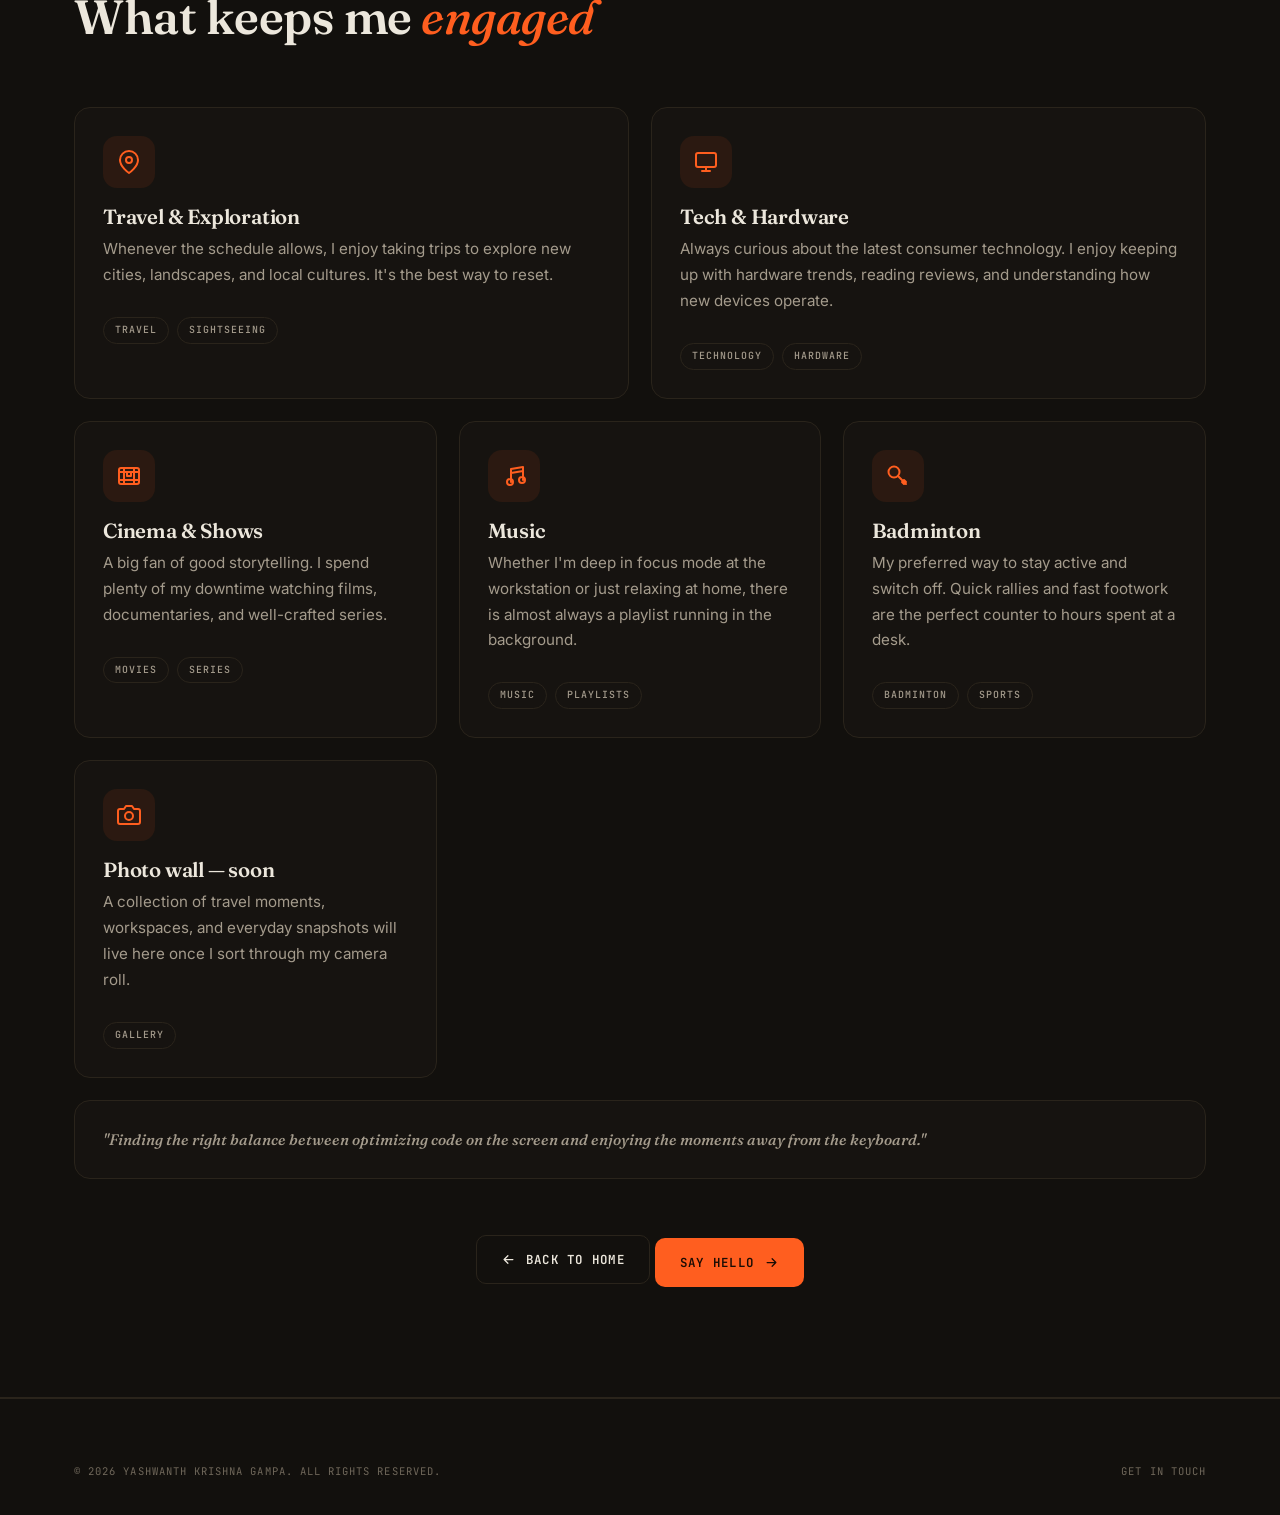
==== commit 7026be1a: "Update life.html" ====
--- a/life.html
+++ b/life.html
@@ -48,7 +48,7 @@
         <div class="breadcrumb"><a href="index.html">Home</a><span class="sep">/</span>Life</div>
         <h1>Beyond the <span style="font-style:italic;color:var(--accent);">engineer.</span></h1>
         <p class="study-lead">
-          Code, solvers, and simulations are only half the story. The rest of my time is spent exploring new places, keeping up with the latest tech, and enjoying a good film or book.
+          Code, solvers, and simulations are only half the story. The rest of my time is spent exploring new places, listening to music, keeping up with tech, and enjoying a good film or game of badminton.
         </p>
       </div>
     </section>
@@ -76,13 +76,13 @@
           </div>
           <div class="tl-item">
             <span class="tl-time">Evening</span>
-            <div class="tl-head"><span class="tl-role">Unwinding</span></div>
-            <p>Stepping away from the screen to get some fresh air, go for a walk, or simply relax after a long day of problem-solving.</p>
+            <div class="tl-head"><span class="tl-role">Badminton &amp; Unwinding</span></div>
+            <p>Stepping away from the screen for a fast-paced game of badminton, or simply getting some fresh air to relax after a day of problem-solving.</p>
           </div>
           <div class="tl-item">
             <span class="tl-time">Night</span>
-            <div class="tl-head"><span class="tl-role">Media &amp; Reading</span></div>
-            <p>Winding down with a good movie, catching up on a series, or reading a few chapters before calling it a day.</p>
+            <div class="tl-head"><span class="tl-role">Media &amp; Music</span></div>
+            <p>Winding down with a good movie, catching up on a series, or just listening to music before calling it a day.</p>
           </div>
         </div>
       </div>
@@ -127,20 +127,20 @@
 
           <article class="card b-2 reveal">
             <div class="hobby-ico">
-              <svg class="icon" viewBox="0 0 24 24"><path d="M2 4h6a4 4 0 0 1 4 4v13a3 3 0 0 0-3-3H2zM22 4h-6a4 4 0 0 0-4 4v13a3 3 0 0 1 3-3h7z"/></svg>
+              <svg class="icon" viewBox="0 0 24 24"><path d="M9 18V5l12-2v13M9 9l12-2M5 18a3 3 0 1 0 6 0 3 3 0 1 0-6 0zm12-2a3 3 0 1 0 6 0 3 3 0 1 0-6 0z"/></svg>
             </div>
-            <h3>Reading</h3>
-            <p>Whether it's long-form articles, tech blogs, or a good book, reading is my favorite way to slow down and learn something new.</p>
-            <div class="tags"><span class="tag">Books</span><span class="tag">Articles</span></div>
+            <h3>Music</h3>
+            <p>Whether I'm deep in focus mode at the workstation or just relaxing at home, there is almost always a playlist running in the background.</p>
+            <div class="tags"><span class="tag">Music</span><span class="tag">Playlists</span></div>
           </article>
 
           <article class="card b-2 reveal">
             <div class="hobby-ico">
-              <svg class="icon" viewBox="0 0 24 24"><path d="M13.73 21a2 2 0 0 1-3.46 0l-8-14a2 2 0 0 1 1.73-3h16a2 2 0 0 1 1.73 3l-8 14z"/></svg>
+              <svg class="icon" viewBox="0 0 24 24"><circle cx="8" cy="8" r="5.5"/><path d="M12 12l8 8M18 16l2 2-2 2-2-2"/></svg>
             </div>
-            <h3>Staying Active</h3>
-            <p>While I don't follow a strict gym schedule anymore, I believe in staying healthy and active through walking, jogging, or general outdoor activities.</p>
-            <div class="tags"><span class="tag">Fitness</span><span class="tag">Outdoors</span></div>
+            <h3>Badminton</h3>
+            <p>My preferred way to stay active and switch off. Quick rallies and fast footwork are the perfect counter to hours spent at a desk.</p>
+            <div class="tags"><span class="tag">Badminton</span><span class="tag">Sports</span></div>
           </article>
 
           <article class="card b-2 reveal">
@@ -182,195 +182,4 @@
   <script src="assets/js/main.js"></script>
 </body>
 
-</html><!DOCTYPE html>
-<html lang="en">
-
-<head>
-  <meta charset="utf-8" />
-  <meta name="viewport" content="width=device-width, initial-scale=1" />
-  <title>Life — Yashwanth Krishna Gampa</title>
-  <meta name="description"
-    content="Beyond the engineer — Yashwanth Krishna Gampa's travels, consumer tech interests, Telugu cinema, and sports." />
-  <link rel="icon" href="assets/img/logo.png" />
-  <script>
-    try { document.documentElement.dataset.theme = localStorage.getItem("theme") || "dark"; } catch (e) { }
-  </script>
-  <link rel="preconnect" href="https://fonts.googleapis.com" />
-  <link rel="preconnect" href="https://fonts.gstatic.com" crossorigin />
-  <link
-    href="https://fonts.googleapis.com/css2?family=Fraunces:ital,opsz,wght@0,9..144,400..700;1,9..144,400..700&family=Inter:wght@400;500;600&family=JetBrains+Mono:wght@500;600;700&display=swap"
-    rel="stylesheet" />
-  <link rel="stylesheet" href="assets/css/style.css" />
-</head>
-
-<body>
-
-  <header class="site-header">
-    <div class="container nav">
-      <a href="index.html" class="brand">Yashwanth Krishna Gampa <small>Mech × AI</small></a>
-      <button class="nav-toggle" aria-label="Toggle menu" aria-expanded="false"><span></span></button>
-      <ul class="nav-links">
-        <li><a href="work.html">Work</a></li>
-        <li><a href="index.html#experience">Experience</a></li>
-        <li><a href="index.html#about">About</a></li>
-        <li><a href="life.html" class="active">Life</a></li>
-        <li><a href="index.html#contact">Contact</a></li>
-        <li>
-          <button class="theme-toggle" aria-label="Toggle light/dark theme">
-            <svg class="icon icon-sun" viewBox="0 0 24 24"><circle cx="12" cy="12" r="4"/><path d="M12 2v2M12 20v2M4.9 4.9l1.4 1.4M17.7 17.7l1.4 1.4M2 12h2M20 12h2M4.9 19.1l1.4-1.4M17.7 6.3l1.4-1.4"/></svg>
-            <svg class="icon icon-moon" viewBox="0 0 24 24"><path d="M21 12.8A9 9 0 1 1 11.2 3a7 7 0 0 0 9.8 9.8z"/></svg>
-          </button>
-        </li>
-      </ul>
-    </div>
-  </header>
-
-  <main>
-    <!-- ============================ INTRO ============================ -->
-    <section class="study-hero">
-      <div class="container">
-        <div class="breadcrumb"><a href="index.html">Home</a><span class="sep">/</span>Life</div>
-        <h1>Beyond the <span style="font-style:italic;color:var(--accent);">engineer.</span></h1>
-        <p class="study-lead">
-          Simulations and computational fluid dynamics are only half the story. The rest of my time is spent planning road trips, analyzing consumer tech, following T20 cricket, and watching Telugu cinema.
-        </p>
-      </div>
-    </section>
-
-    <!-- ============================ ROUTINE ============================ -->
-    <section class="section" style="padding-top:64px;">
-      <div class="container">
-        <div class="section-head reveal">
-          <span class="eyebrow">Routine</span>
-          <h2>A typical <span class="it">day</span></h2>
-          <p>Deep work at the workstation, followed by casual sports and unwinding with cinema or tech research.</p>
-        </div>
-
-        <div class="timeline reveal">
-          <div class="tl-item">
-            <span class="tl-time">Morning</span>
-            <div class="tl-head"><span class="tl-role">Coffee &amp; Setup</span></div>
-            <p>The day starts with setting up the Linux environment, reviewing code, and planning out computational runs.</p>
-          </div>
-          <div class="tl-item">
-            <span class="tl-time">Day</span>
-            <div class="tl-head"><span class="tl-role">Engineering &amp; Research</span></div>
-            <p>Developing solvers, running OpenFOAM simulations, and troubleshooting MPI codes — the work you see in the
-              <a href="work.html" style="color:var(--accent);">portfolio</a>.</p>
-          </div>
-          <div class="tl-item">
-            <span class="tl-time">Evening</span>
-            <div class="tl-head"><span class="tl-role">Sports &amp; Recreation</span></div>
-            <p>Switching gears away from the screen with a game of table tennis, an 8-ball pool session, or catching a Men's T20 cricket match.</p>
-          </div>
-          <div class="tl-item">
-            <span class="tl-time">Night</span>
-            <div class="tl-head"><span class="tl-role">Cinema &amp; Tech</span></div>
-            <p>Winding down by watching and analyzing Telugu films, or diving into specs for consumer hardware and my car.</p>
-          </div>
-        </div>
-      </div>
-    </section>
-
-    <!-- ============================ HOBBIES ============================ -->
-    <section class="section section--tint">
-      <div class="container">
-        <div class="section-head reveal">
-          <span class="eyebrow">Hobbies</span>
-          <h2>What keeps me <span class="it">engaged</span></h2>
-        </div>
-
-        <div class="bento">
-
-          <!-- Travel -->
-          <article class="card b-3 reveal">
-            <div class="hobby-ico">
-              <svg class="icon" viewBox="0 0 24 24"><path d="M21 10c0 7-9 13-9 13s-9-6-9-13a9 9 0 0 1 18 0z"/><circle cx="12" cy="10" r="3"/></svg>
-            </div>
-            <h3>Travel &amp; Itineraries</h3>
-            <p>From mapping out a 6-day excursion through Sikkim's Yumthang Valley to weekend coastal trips in Chirala. I enjoy planning highly structured, well-researched travel itineraries.</p>
-            <div class="tags"><span class="tag">Road Trips</span><span class="tag">Travel Planning</span></div>
-          </article>
-
-          <!-- Tech & Hardware -->
-          <article class="card b-3 reveal">
-            <div class="hobby-ico">
-              <svg class="icon" viewBox="0 0 24 24"><rect x="2" y="3" width="20" height="14" rx="2"/><path d="M8 21h8M12 17v4"/></svg>
-            </div>
-            <h3>Consumer Tech &amp; Cars</h3>
-            <p>Always looking under the hood. I enjoy evaluating the latest laptop and GPU specifications, tracking tech trends, and managing diagnostics for my Hyundai Elite i20.</p>
-            <div class="tags"><span class="tag">Hardware</span><span class="tag">Automotive</span></div>
-          </article>
-
-          <!-- Cinema -->
-          <article class="card b-2 reveal">
-            <div class="hobby-ico">
-              <svg class="icon" viewBox="0 0 24 24"><rect x="2" y="4" width="20" height="16" rx="2"/><path d="M7 4v16M17 4v16M2 8h20M2 16h20M10 12h4v-4h-4v4z"/></svg>
-            </div>
-            <h3>Telugu Cinema</h3>
-            <p>A consistent viewer of Telugu cinema. I enjoy breaking down the narrative elements, themes, and production aspects of regional films.</p>
-            <div class="tags"><span class="tag">Movies</span></div>
-          </article>
-
-          <!-- Sports -->
-          <article class="card b-2 reveal">
-            <div class="hobby-ico">
-              <svg class="icon" viewBox="0 0 24 24"><circle cx="12" cy="12" r="10"/><path d="M12 2a15.3 15.3 0 0 1 4 10 15.3 15.3 0 0 1-4 10 15.3 15.3 0 0 1-4-10 15.3 15.3 0 0 1 4-10z"/><path d="M2 12h20"/></svg>
-            </div>
-            <h3>Casual Sports</h3>
-            <p>An avid follower of Men's T20 cricket, and always up for a competitive game of table tennis or 8-ball pool.</p>
-            <div class="tags"><span class="tag">Cricket</span><span class="tag">Table Tennis</span></div>
-          </article>
-
-          <!-- Fitness -->
-          <article class="card b-2 reveal">
-            <div class="hobby-ico">
-              <svg class="icon" viewBox="0 0 24 24"><path d="M13.73 21a2 2 0 0 1-3.46 0l-8-14a2 2 0 0 1 1.73-3h16a2 2 0 0 1 1.73 3l-8 14z"/></svg>
-            </div>
-            <h3>Active Lifestyle</h3>
-            <p>While my heavy gym lifting days are currently paused, I stay active through running and cycling, supported by a high-protein diet.</p>
-            <div class="tags"><span class="tag">Running</span><span class="tag">Cycling</span></div>
-          </article>
-
-          <!-- Gallery Placeholder -->
-          <article class="card b-2 reveal">
-            <div class="hobby-ico">
-              <svg class="icon" viewBox="0 0 24 24"><path d="M23 19a2 2 0 0 1-2 2H3a2 2 0 0 1-2-2V8a2 2 0 0 1 2-2h4l2-3h6l2 3h4a2 2 0 0 1 2 2z"/><circle cx="12" cy="13" r="4"/></svg>
-            </div>
-            <h3>Photo wall — soon</h3>
-            <p>Travel logs from Sikkim, hardware setups, and road trip photos will live here once I gather them.</p>
-            <div class="tags"><span class="tag">Gallery</span></div>
-          </article>
-
-          <!-- Quote -->
-          <article class="card b-6 reveal" style="background:var(--surface);">
-            <p class="life-quote">
-              "Whether it's parallelizing a CFD solver, mapping out a 6-day travel itinerary, or evaluating hardware specs, the goal is always to find the most efficient path forward."
-            </p>
-          </article>
-
-        </div>
-
-        <div class="center mt-lg reveal">
-          <a href="index.html" class="btn btn-ghost">
-            <svg class="icon" viewBox="0 0 24 24"><path d="M19 12H5M11 6l-6 6 6 6"/></svg> Back to home</a>
-          <a href="index.html#contact" class="btn btn-primary">Say hello
-            <svg class="icon" viewBox="0 0 24 24"><path d="M5 12h14M13 6l6 6-6 6"/></svg></a>
-        </div>
-      </div>
-    </section>
-  </main>
-
-  <footer class="site-footer">
-    <div class="container">
-      <div class="footer-bottom" style="border:0;padding-top:0;">
-        <span>© <span data-year></span> Yashwanth Krishna Gampa. All rights reserved.</span>
-        <span><a href="index.html#contact">Get in touch</a></span>
-      </div>
-    </div>
-  </footer>
-
-  <script src="assets/js/main.js"></script>
-</body>
-
 </html>
